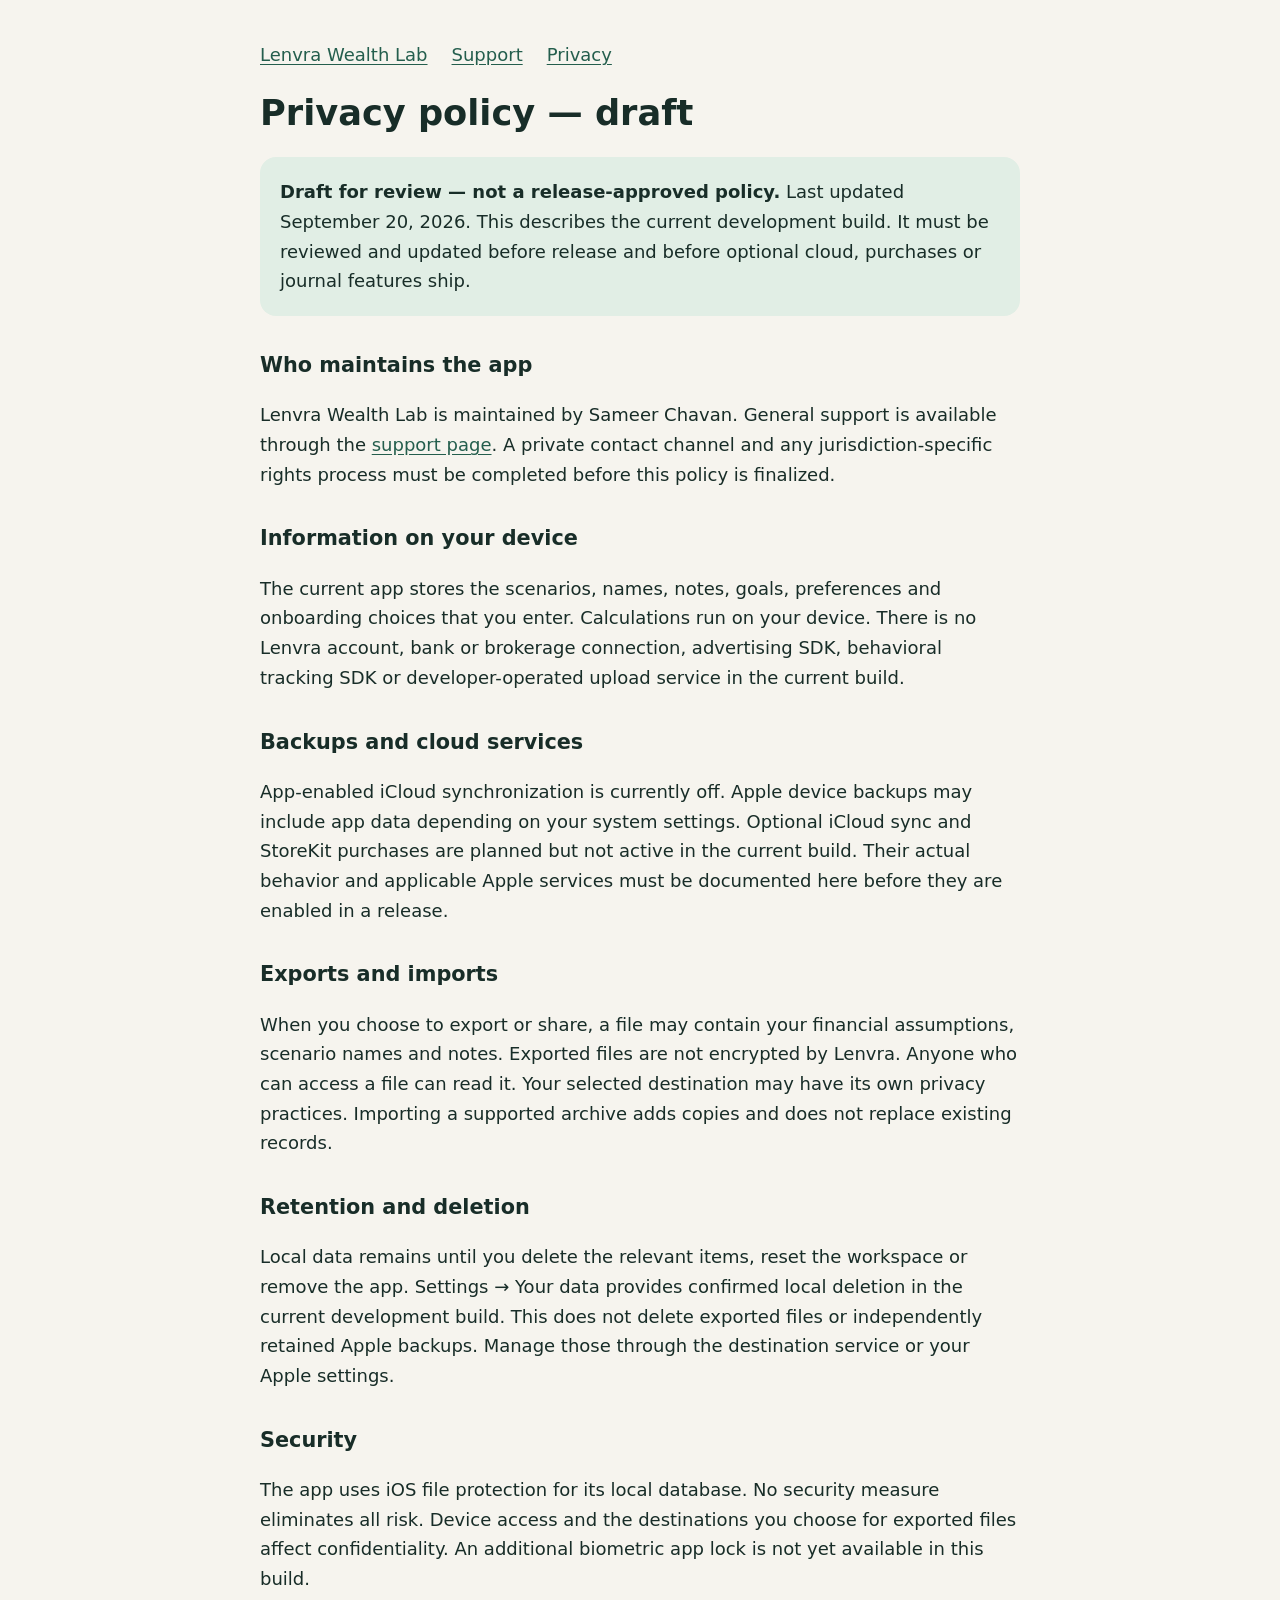
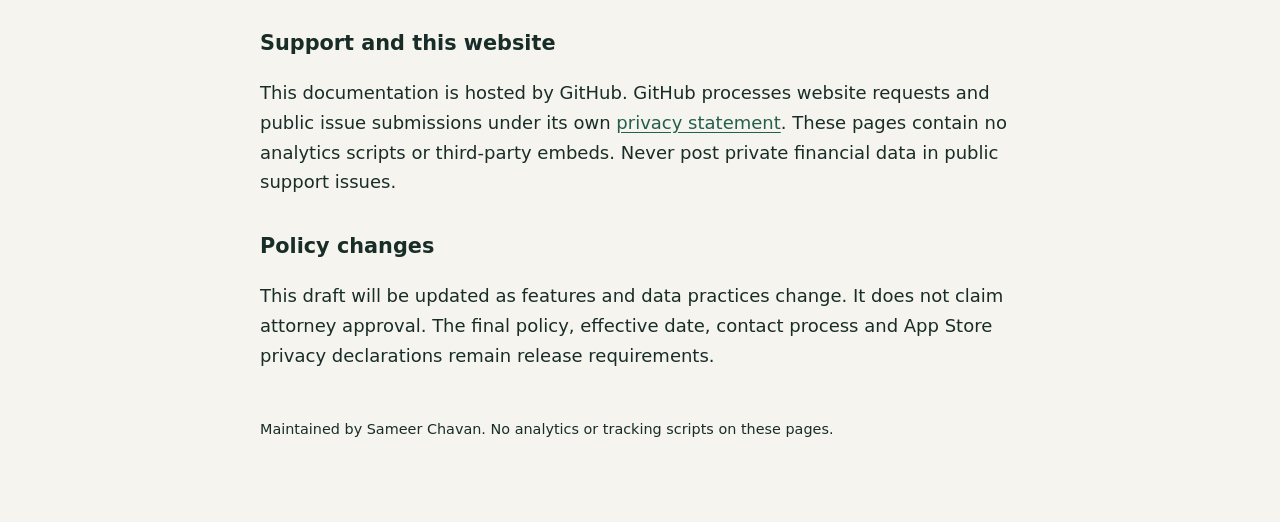
==== docs/privacy.html @ 382324c9 "Publish support documentation and privacy policy draft" ====
<!doctype html><html lang="en"><head><meta charset="utf-8"><meta name="viewport" content="width=device-width, initial-scale=1"><title>Privacy policy — draft — Lenvra Wealth Lab</title><link rel="stylesheet" href="style.css"></head><body><main><nav aria-label="Main"><a href="index.html">Lenvra Wealth Lab</a><a href="support.html">Support</a><a href="privacy.html">Privacy</a></nav><h1>Privacy policy — draft</h1><aside><strong>Draft for review — not a release-approved policy.</strong> Last updated September 20, 2026. This describes the current development build. It must be reviewed and updated before release and before optional cloud, purchases or journal features ship.</aside><h2>Who maintains the app</h2><p>Lenvra Wealth Lab is maintained by Sameer Chavan. General support is available through the <a href="support.html">support page</a>. A private contact channel and any jurisdiction-specific rights process must be completed before this policy is finalized.</p><h2>Information on your device</h2><p>The current app stores the scenarios, names, notes, goals, preferences and onboarding choices that you enter. Calculations run on your device. There is no Lenvra account, bank or brokerage connection, advertising SDK, behavioral tracking SDK or developer-operated upload service in the current build.</p><h2>Backups and cloud services</h2><p>App-enabled iCloud synchronization is currently off. Apple device backups may include app data depending on your system settings. Optional iCloud sync and StoreKit purchases are planned but not active in the current build. Their actual behavior and applicable Apple services must be documented here before they are enabled in a release.</p><h2>Exports and imports</h2><p>When you choose to export or share, a file may contain your financial assumptions, scenario names and notes. Exported files are not encrypted by Lenvra. Anyone who can access a file can read it. Your selected destination may have its own privacy practices. Importing a supported archive adds copies and does not replace existing records.</p><h2>Retention and deletion</h2><p>Local data remains until you delete the relevant items, reset the workspace or remove the app. Settings → Your data provides confirmed local deletion in the current development build. This does not delete exported files or independently retained Apple backups. Manage those through the destination service or your Apple settings.</p><h2>Security</h2><p>The app uses iOS file protection for its local database. No security measure eliminates all risk. Device access and the destinations you choose for exported files affect confidentiality. An additional biometric app lock is not yet available in this build.</p><h2>Support and this website</h2><p>This documentation is hosted by GitHub. GitHub processes website requests and public issue submissions under its own <a href="https://docs.github.com/en/site-policy/privacy-policies/github-general-privacy-statement">privacy statement</a>. These pages contain no analytics scripts or third-party embeds. Never post private financial data in public support issues.</p><h2>Policy changes</h2><p>This draft will be updated as features and data practices change. It does not claim attorney approval. The final policy, effective date, contact process and App Store privacy declarations remain release requirements.</p><footer>Maintained by Sameer Chavan. No analytics or tracking scripts on these pages.</footer></main></body></html>
---- docs/style.css ----
body{margin:0;background:#f6f4ee;color:#182d28;font:18px/1.65 system-ui,sans-serif}main{max-width:760px;margin:auto;padding:40px 24px 80px}a{color:#245e4d;text-underline-offset:3px}h1{font-size:2.2rem;line-height:1.15}h2{font-size:1.3rem;margin-top:2rem}nav{display:flex;gap:24px;flex-wrap:wrap}aside{background:#e1eee5;border-radius:16px;padding:20px}footer{margin-top:48px;font-size:.9rem}@media(prefers-color-scheme:dark){body{background:#111c1a;color:#f4f3eb}a{color:#a8dbc1}aside{background:#294338}}
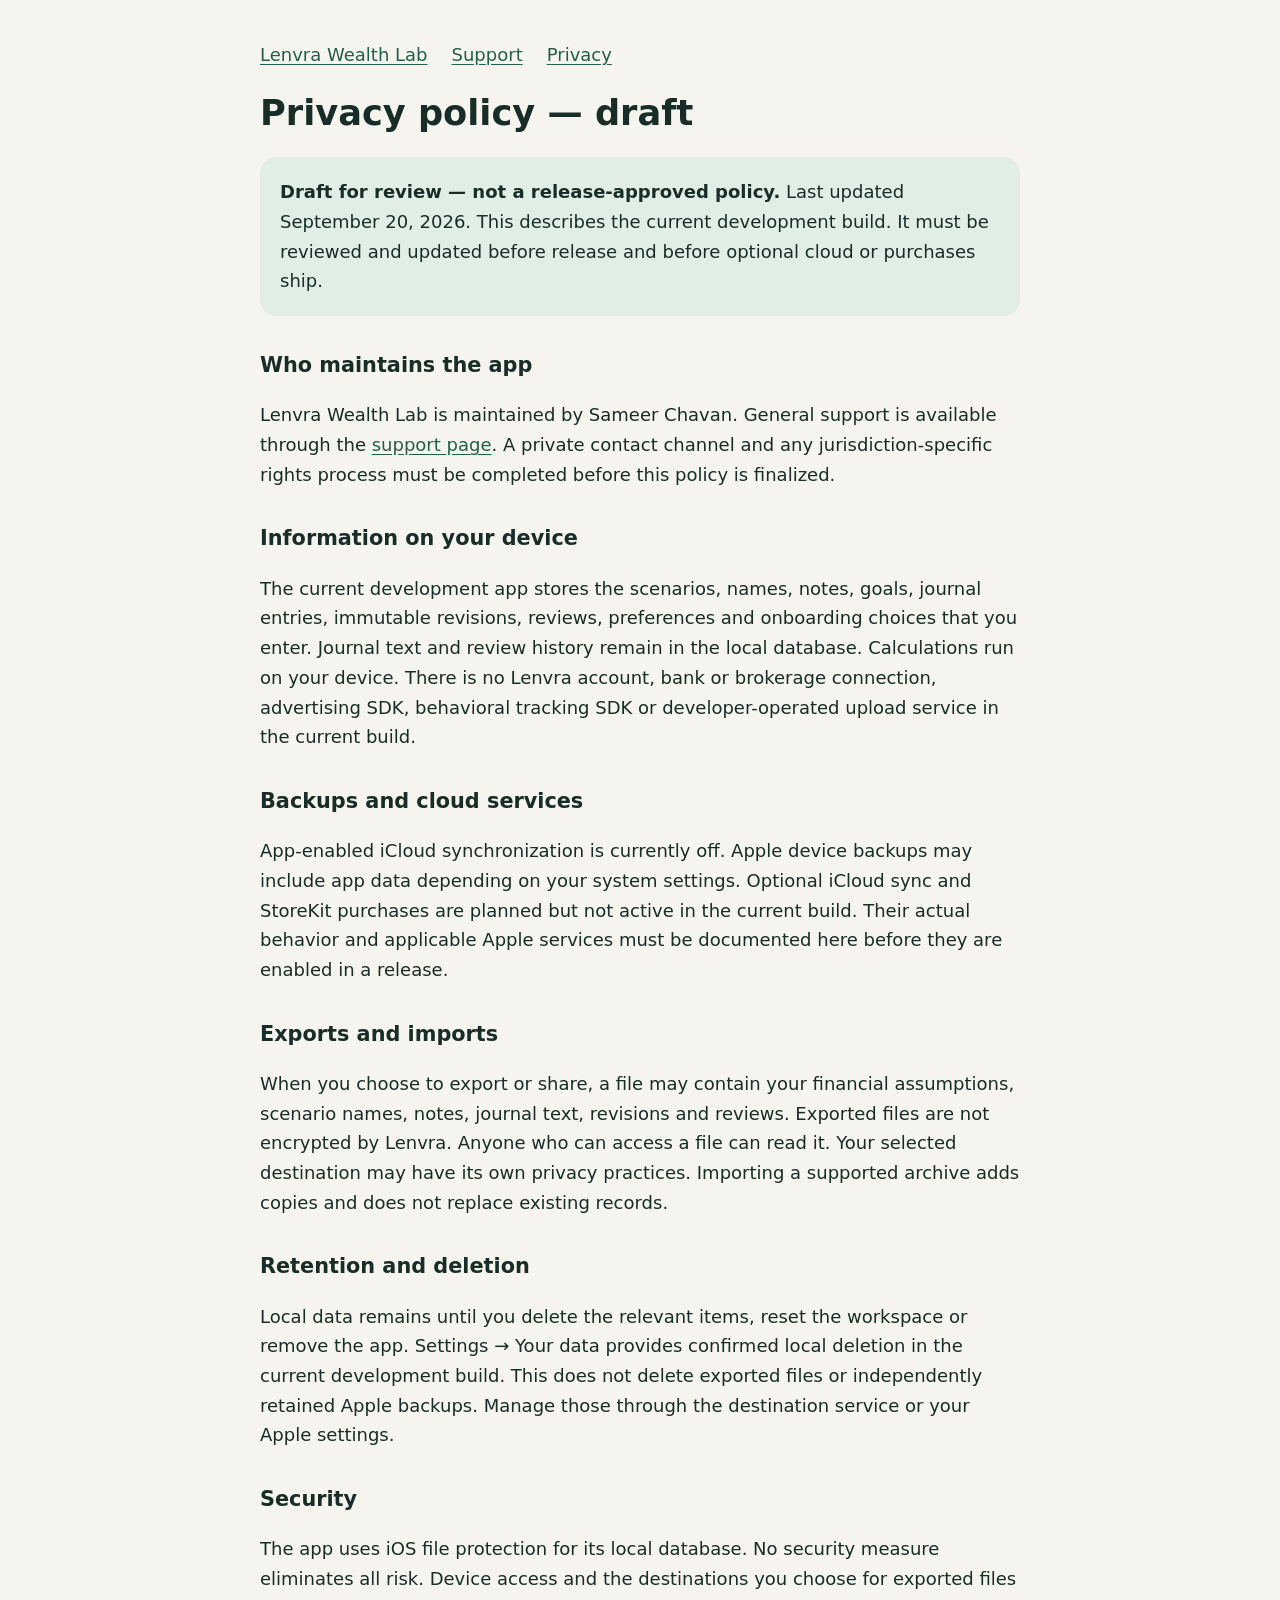
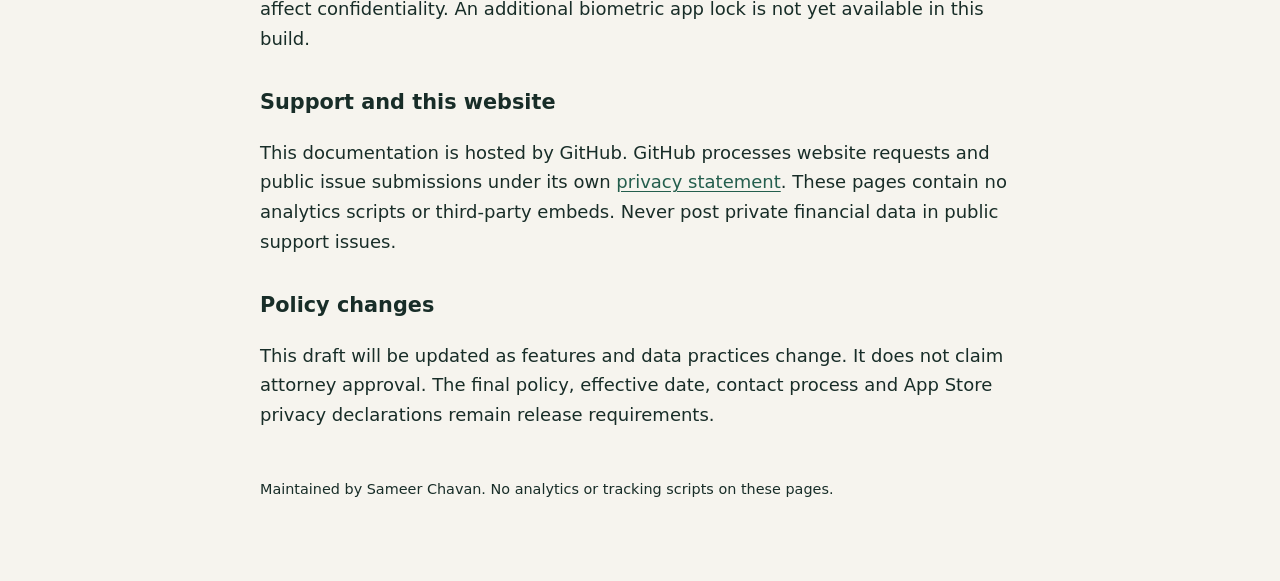
==== commit ca6acbb2: "Describe local Journal history and its inclusion in exports" ====
--- a/docs/privacy.html
+++ b/docs/privacy.html
@@ -1 +1 @@
-<!doctype html><html lang="en"><head><meta charset="utf-8"><meta name="viewport" content="width=device-width, initial-scale=1"><title>Privacy policy — draft — Lenvra Wealth Lab</title><link rel="stylesheet" href="style.css"></head><body><main><nav aria-label="Main"><a href="index.html">Lenvra Wealth Lab</a><a href="support.html">Support</a><a href="privacy.html">Privacy</a></nav><h1>Privacy policy — draft</h1><aside><strong>Draft for review — not a release-approved policy.</strong> Last updated September 20, 2026. This describes the current development build. It must be reviewed and updated before release and before optional cloud, purchases or journal features ship.</aside><h2>Who maintains the app</h2><p>Lenvra Wealth Lab is maintained by Sameer Chavan. General support is available through the <a href="support.html">support page</a>. A private contact channel and any jurisdiction-specific rights process must be completed before this policy is finalized.</p><h2>Information on your device</h2><p>The current app stores the scenarios, names, notes, goals, preferences and onboarding choices that you enter. Calculations run on your device. There is no Lenvra account, bank or brokerage connection, advertising SDK, behavioral tracking SDK or developer-operated upload service in the current build.</p><h2>Backups and cloud services</h2><p>App-enabled iCloud synchronization is currently off. Apple device backups may include app data depending on your system settings. Optional iCloud sync and StoreKit purchases are planned but not active in the current build. Their actual behavior and applicable Apple services must be documented here before they are enabled in a release.</p><h2>Exports and imports</h2><p>When you choose to export or share, a file may contain your financial assumptions, scenario names and notes. Exported files are not encrypted by Lenvra. Anyone who can access a file can read it. Your selected destination may have its own privacy practices. Importing a supported archive adds copies and does not replace existing records.</p><h2>Retention and deletion</h2><p>Local data remains until you delete the relevant items, reset the workspace or remove the app. Settings → Your data provides confirmed local deletion in the current development build. This does not delete exported files or independently retained Apple backups. Manage those through the destination service or your Apple settings.</p><h2>Security</h2><p>The app uses iOS file protection for its local database. No security measure eliminates all risk. Device access and the destinations you choose for exported files affect confidentiality. An additional biometric app lock is not yet available in this build.</p><h2>Support and this website</h2><p>This documentation is hosted by GitHub. GitHub processes website requests and public issue submissions under its own <a href="https://docs.github.com/en/site-policy/privacy-policies/github-general-privacy-statement">privacy statement</a>. These pages contain no analytics scripts or third-party embeds. Never post private financial data in public support issues.</p><h2>Policy changes</h2><p>This draft will be updated as features and data practices change. It does not claim attorney approval. The final policy, effective date, contact process and App Store privacy declarations remain release requirements.</p><footer>Maintained by Sameer Chavan. No analytics or tracking scripts on these pages.</footer></main></body></html>+<!doctype html><html lang="en"><head><meta charset="utf-8"><meta name="viewport" content="width=device-width, initial-scale=1"><title>Privacy policy — draft — Lenvra Wealth Lab</title><link rel="stylesheet" href="style.css"></head><body><main><nav aria-label="Main"><a href="index.html">Lenvra Wealth Lab</a><a href="support.html">Support</a><a href="privacy.html">Privacy</a></nav><h1>Privacy policy — draft</h1><aside><strong>Draft for review — not a release-approved policy.</strong> Last updated September 20, 2026. This describes the current development build. It must be reviewed and updated before release and before optional cloud or purchases ship.</aside><h2>Who maintains the app</h2><p>Lenvra Wealth Lab is maintained by Sameer Chavan. General support is available through the <a href="support.html">support page</a>. A private contact channel and any jurisdiction-specific rights process must be completed before this policy is finalized.</p><h2>Information on your device</h2><p>The current development app stores the scenarios, names, notes, goals, journal entries, immutable revisions, reviews, preferences and onboarding choices that you enter. Journal text and review history remain in the local database. Calculations run on your device. There is no Lenvra account, bank or brokerage connection, advertising SDK, behavioral tracking SDK or developer-operated upload service in the current build.</p><h2>Backups and cloud services</h2><p>App-enabled iCloud synchronization is currently off. Apple device backups may include app data depending on your system settings. Optional iCloud sync and StoreKit purchases are planned but not active in the current build. Their actual behavior and applicable Apple services must be documented here before they are enabled in a release.</p><h2>Exports and imports</h2><p>When you choose to export or share, a file may contain your financial assumptions, scenario names, notes, journal text, revisions and reviews. Exported files are not encrypted by Lenvra. Anyone who can access a file can read it. Your selected destination may have its own privacy practices. Importing a supported archive adds copies and does not replace existing records.</p><h2>Retention and deletion</h2><p>Local data remains until you delete the relevant items, reset the workspace or remove the app. Settings → Your data provides confirmed local deletion in the current development build. This does not delete exported files or independently retained Apple backups. Manage those through the destination service or your Apple settings.</p><h2>Security</h2><p>The app uses iOS file protection for its local database. No security measure eliminates all risk. Device access and the destinations you choose for exported files affect confidentiality. An additional biometric app lock is not yet available in this build.</p><h2>Support and this website</h2><p>This documentation is hosted by GitHub. GitHub processes website requests and public issue submissions under its own <a href="https://docs.github.com/en/site-policy/privacy-policies/github-general-privacy-statement">privacy statement</a>. These pages contain no analytics scripts or third-party embeds. Never post private financial data in public support issues.</p><h2>Policy changes</h2><p>This draft will be updated as features and data practices change. It does not claim attorney approval. The final policy, effective date, contact process and App Store privacy declarations remain release requirements.</p><footer>Maintained by Sameer Chavan. No analytics or tracking scripts on these pages.</footer></main></body></html>
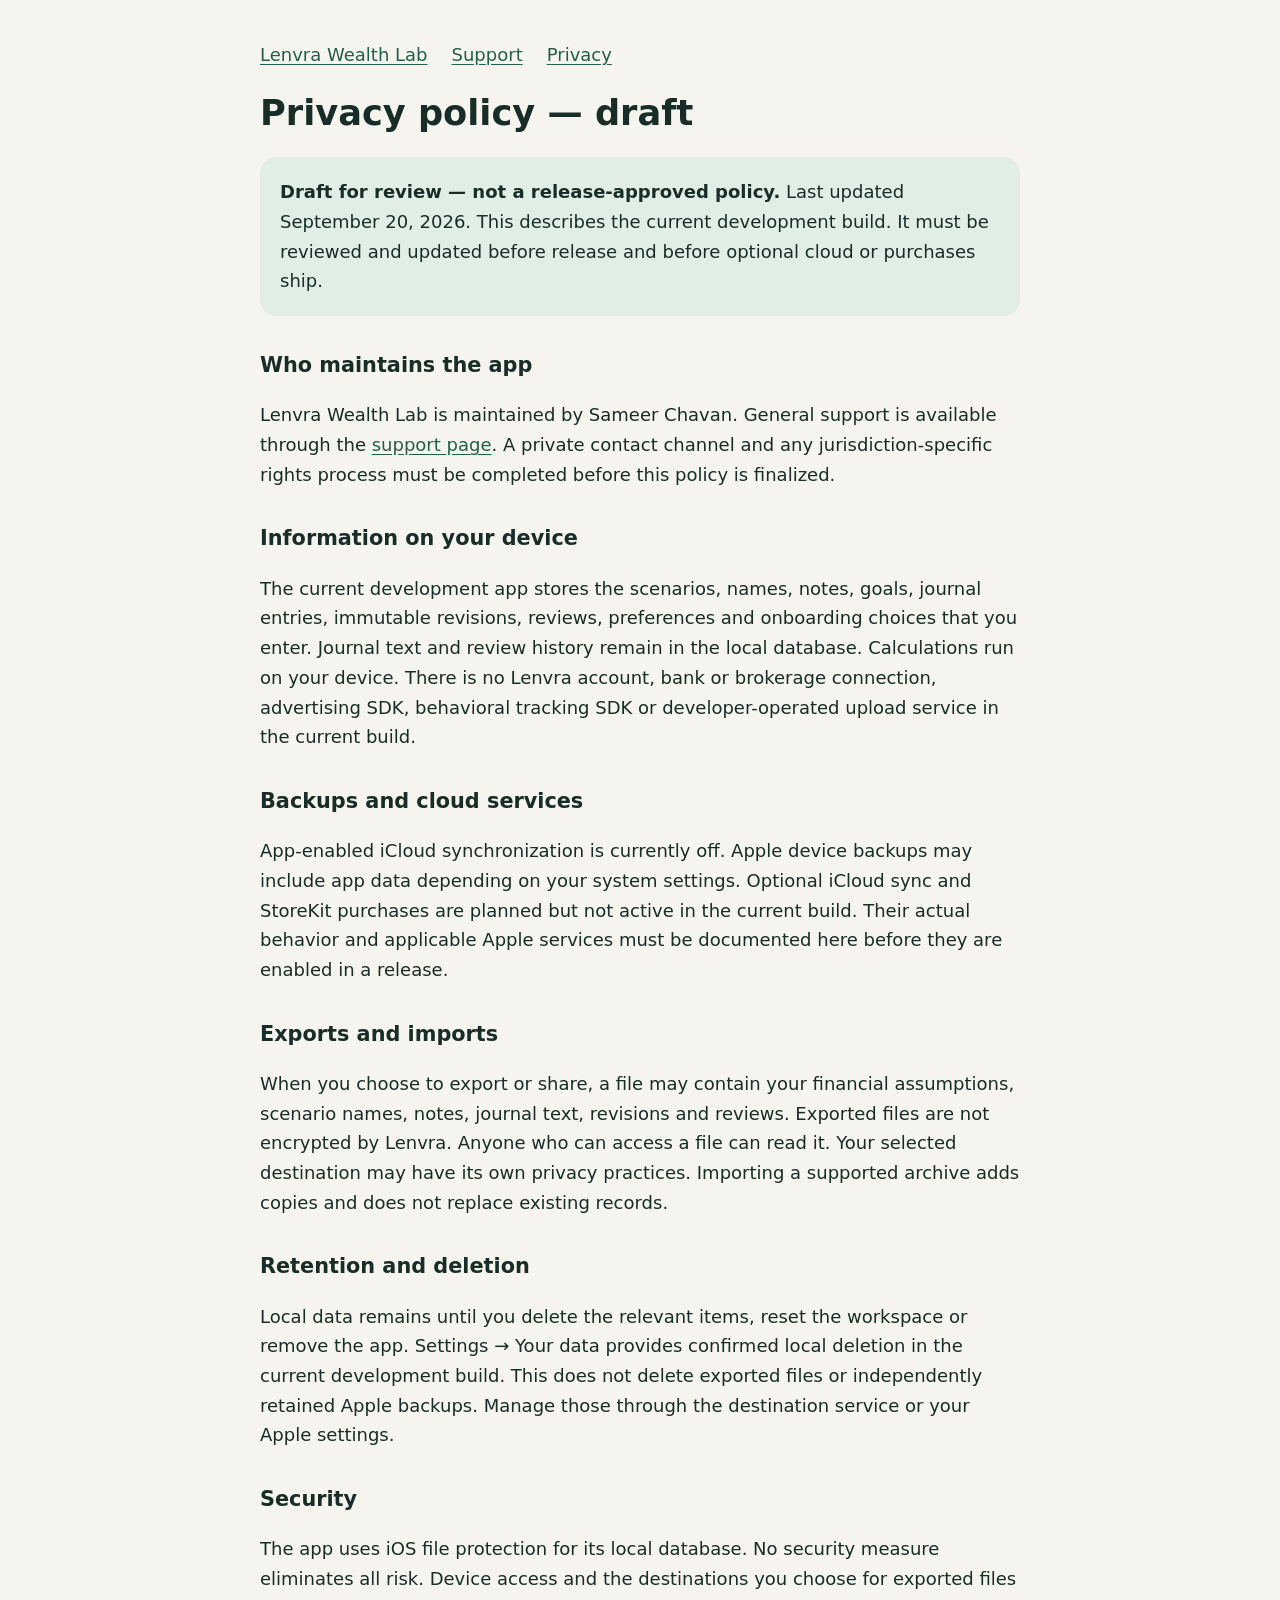
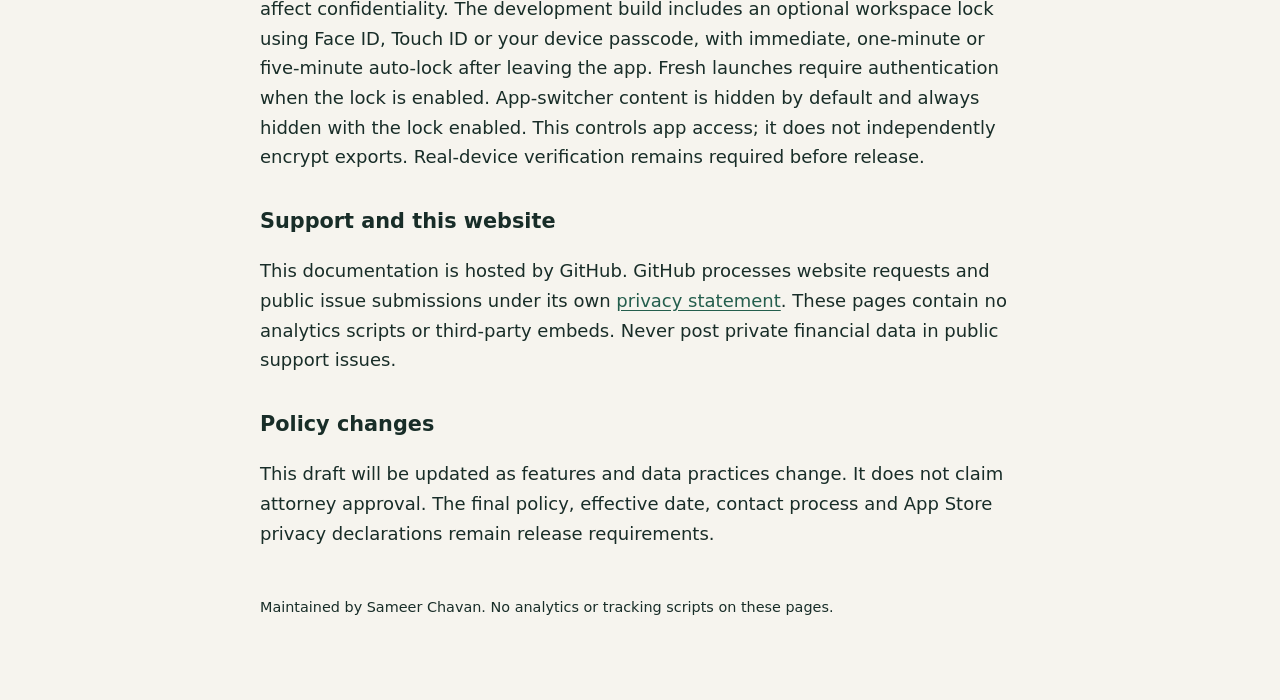
==== commit 24c4e8ed: "Document optional workspace privacy controls Co-Authored-By: Claude Opus 5 <noreply@anthropic.com>  " ====
--- a/docs/privacy.html
+++ b/docs/privacy.html
@@ -1 +1 @@
-<!doctype html><html lang="en"><head><meta charset="utf-8"><meta name="viewport" content="width=device-width, initial-scale=1"><title>Privacy policy — draft — Lenvra Wealth Lab</title><link rel="stylesheet" href="style.css"></head><body><main><nav aria-label="Main"><a href="index.html">Lenvra Wealth Lab</a><a href="support.html">Support</a><a href="privacy.html">Privacy</a></nav><h1>Privacy policy — draft</h1><aside><strong>Draft for review — not a release-approved policy.</strong> Last updated September 20, 2026. This describes the current development build. It must be reviewed and updated before release and before optional cloud or purchases ship.</aside><h2>Who maintains the app</h2><p>Lenvra Wealth Lab is maintained by Sameer Chavan. General support is available through the <a href="support.html">support page</a>. A private contact channel and any jurisdiction-specific rights process must be completed before this policy is finalized.</p><h2>Information on your device</h2><p>The current development app stores the scenarios, names, notes, goals, journal entries, immutable revisions, reviews, preferences and onboarding choices that you enter. Journal text and review history remain in the local database. Calculations run on your device. There is no Lenvra account, bank or brokerage connection, advertising SDK, behavioral tracking SDK or developer-operated upload service in the current build.</p><h2>Backups and cloud services</h2><p>App-enabled iCloud synchronization is currently off. Apple device backups may include app data depending on your system settings. Optional iCloud sync and StoreKit purchases are planned but not active in the current build. Their actual behavior and applicable Apple services must be documented here before they are enabled in a release.</p><h2>Exports and imports</h2><p>When you choose to export or share, a file may contain your financial assumptions, scenario names, notes, journal text, revisions and reviews. Exported files are not encrypted by Lenvra. Anyone who can access a file can read it. Your selected destination may have its own privacy practices. Importing a supported archive adds copies and does not replace existing records.</p><h2>Retention and deletion</h2><p>Local data remains until you delete the relevant items, reset the workspace or remove the app. Settings → Your data provides confirmed local deletion in the current development build. This does not delete exported files or independently retained Apple backups. Manage those through the destination service or your Apple settings.</p><h2>Security</h2><p>The app uses iOS file protection for its local database. No security measure eliminates all risk. Device access and the destinations you choose for exported files affect confidentiality. An additional biometric app lock is not yet available in this build.</p><h2>Support and this website</h2><p>This documentation is hosted by GitHub. GitHub processes website requests and public issue submissions under its own <a href="https://docs.github.com/en/site-policy/privacy-policies/github-general-privacy-statement">privacy statement</a>. These pages contain no analytics scripts or third-party embeds. Never post private financial data in public support issues.</p><h2>Policy changes</h2><p>This draft will be updated as features and data practices change. It does not claim attorney approval. The final policy, effective date, contact process and App Store privacy declarations remain release requirements.</p><footer>Maintained by Sameer Chavan. No analytics or tracking scripts on these pages.</footer></main></body></html>+<!doctype html><html lang="en"><head><meta charset="utf-8"><meta name="viewport" content="width=device-width, initial-scale=1"><title>Privacy policy — draft — Lenvra Wealth Lab</title><link rel="stylesheet" href="style.css"></head><body><main><nav aria-label="Main"><a href="index.html">Lenvra Wealth Lab</a><a href="support.html">Support</a><a href="privacy.html">Privacy</a></nav><h1>Privacy policy — draft</h1><aside><strong>Draft for review — not a release-approved policy.</strong> Last updated September 20, 2026. This describes the current development build. It must be reviewed and updated before release and before optional cloud or purchases ship.</aside><h2>Who maintains the app</h2><p>Lenvra Wealth Lab is maintained by Sameer Chavan. General support is available through the <a href="support.html">support page</a>. A private contact channel and any jurisdiction-specific rights process must be completed before this policy is finalized.</p><h2>Information on your device</h2><p>The current development app stores the scenarios, names, notes, goals, journal entries, immutable revisions, reviews, preferences and onboarding choices that you enter. Journal text and review history remain in the local database. Calculations run on your device. There is no Lenvra account, bank or brokerage connection, advertising SDK, behavioral tracking SDK or developer-operated upload service in the current build.</p><h2>Backups and cloud services</h2><p>App-enabled iCloud synchronization is currently off. Apple device backups may include app data depending on your system settings. Optional iCloud sync and StoreKit purchases are planned but not active in the current build. Their actual behavior and applicable Apple services must be documented here before they are enabled in a release.</p><h2>Exports and imports</h2><p>When you choose to export or share, a file may contain your financial assumptions, scenario names, notes, journal text, revisions and reviews. Exported files are not encrypted by Lenvra. Anyone who can access a file can read it. Your selected destination may have its own privacy practices. Importing a supported archive adds copies and does not replace existing records.</p><h2>Retention and deletion</h2><p>Local data remains until you delete the relevant items, reset the workspace or remove the app. Settings → Your data provides confirmed local deletion in the current development build. This does not delete exported files or independently retained Apple backups. Manage those through the destination service or your Apple settings.</p><h2>Security</h2><p>The app uses iOS file protection for its local database. No security measure eliminates all risk. Device access and the destinations you choose for exported files affect confidentiality. The development build includes an optional workspace lock using Face ID, Touch ID or your device passcode, with immediate, one-minute or five-minute auto-lock after leaving the app. Fresh launches require authentication when the lock is enabled. App-switcher content is hidden by default and always hidden with the lock enabled. This controls app access; it does not independently encrypt exports. Real-device verification remains required before release.</p><h2>Support and this website</h2><p>This documentation is hosted by GitHub. GitHub processes website requests and public issue submissions under its own <a href="https://docs.github.com/en/site-policy/privacy-policies/github-general-privacy-statement">privacy statement</a>. These pages contain no analytics scripts or third-party embeds. Never post private financial data in public support issues.</p><h2>Policy changes</h2><p>This draft will be updated as features and data practices change. It does not claim attorney approval. The final policy, effective date, contact process and App Store privacy declarations remain release requirements.</p><footer>Maintained by Sameer Chavan. No analytics or tracking scripts on these pages.</footer></main></body></html>
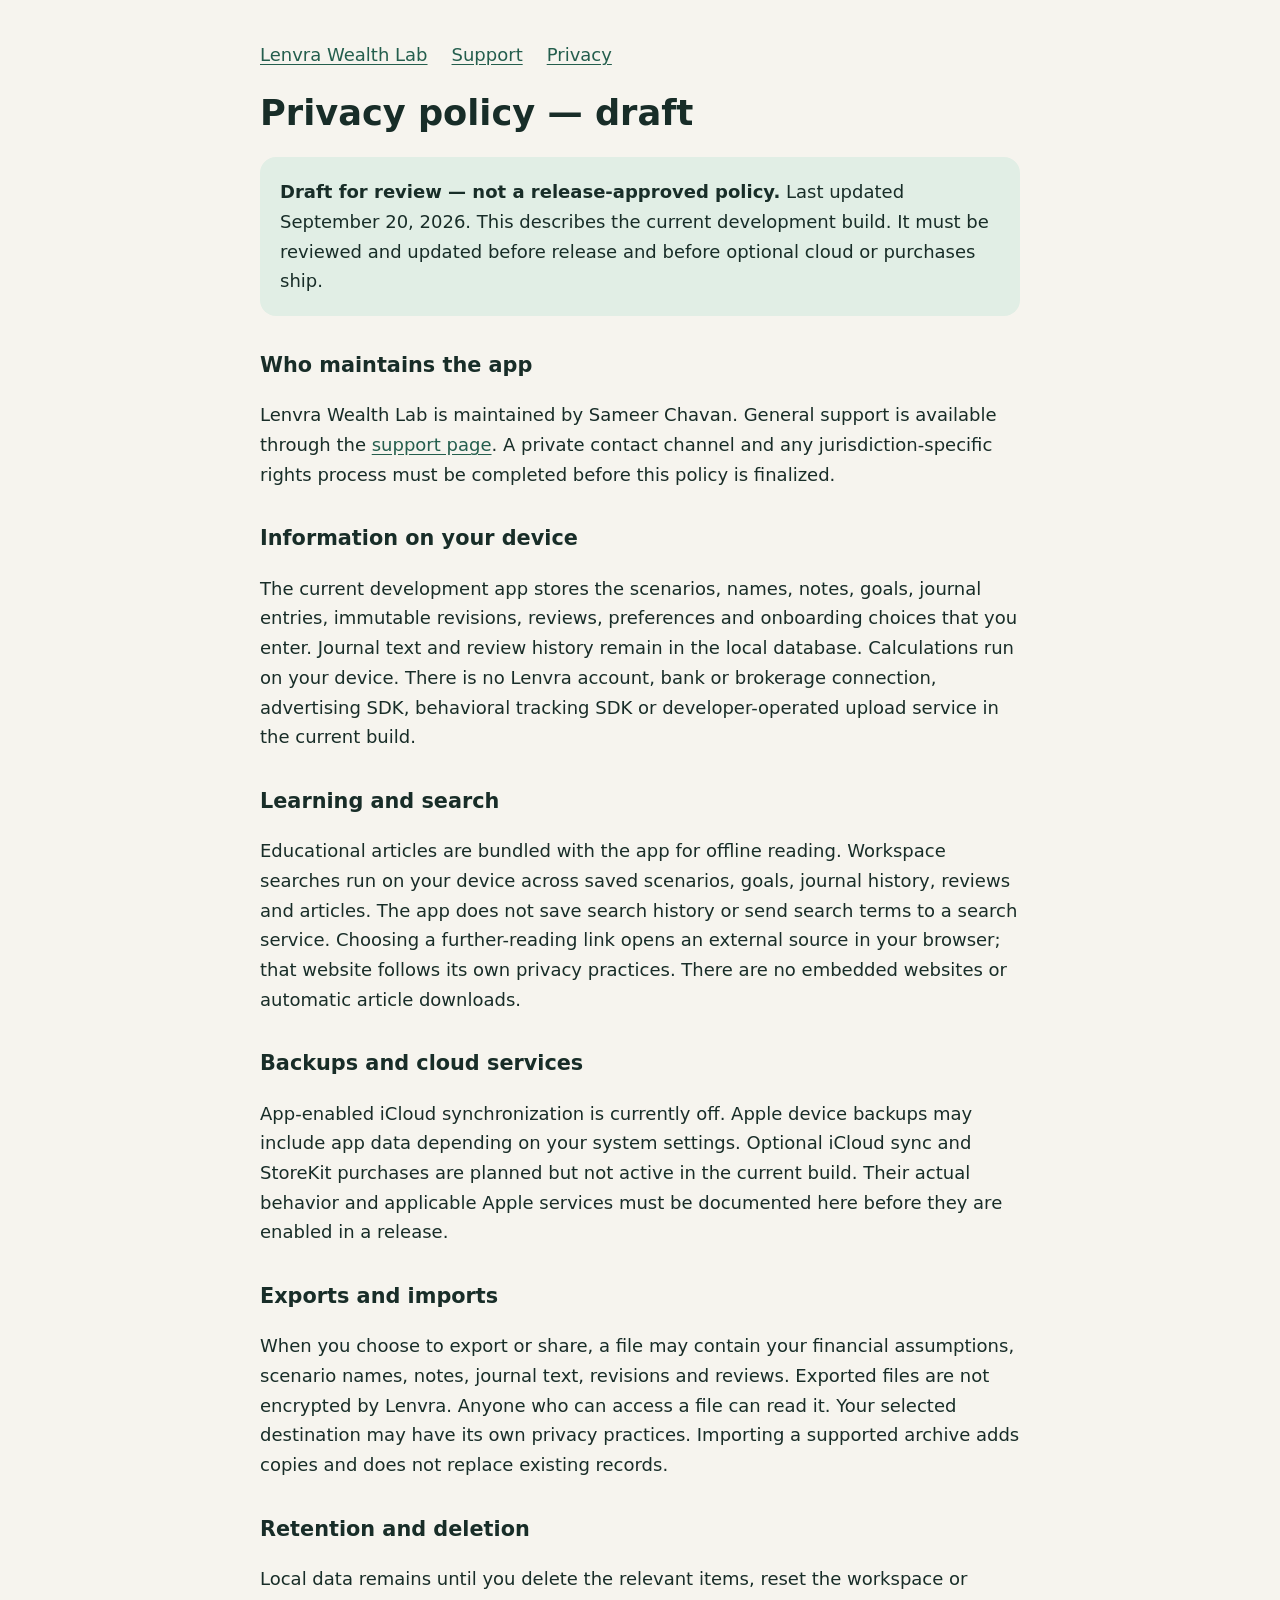
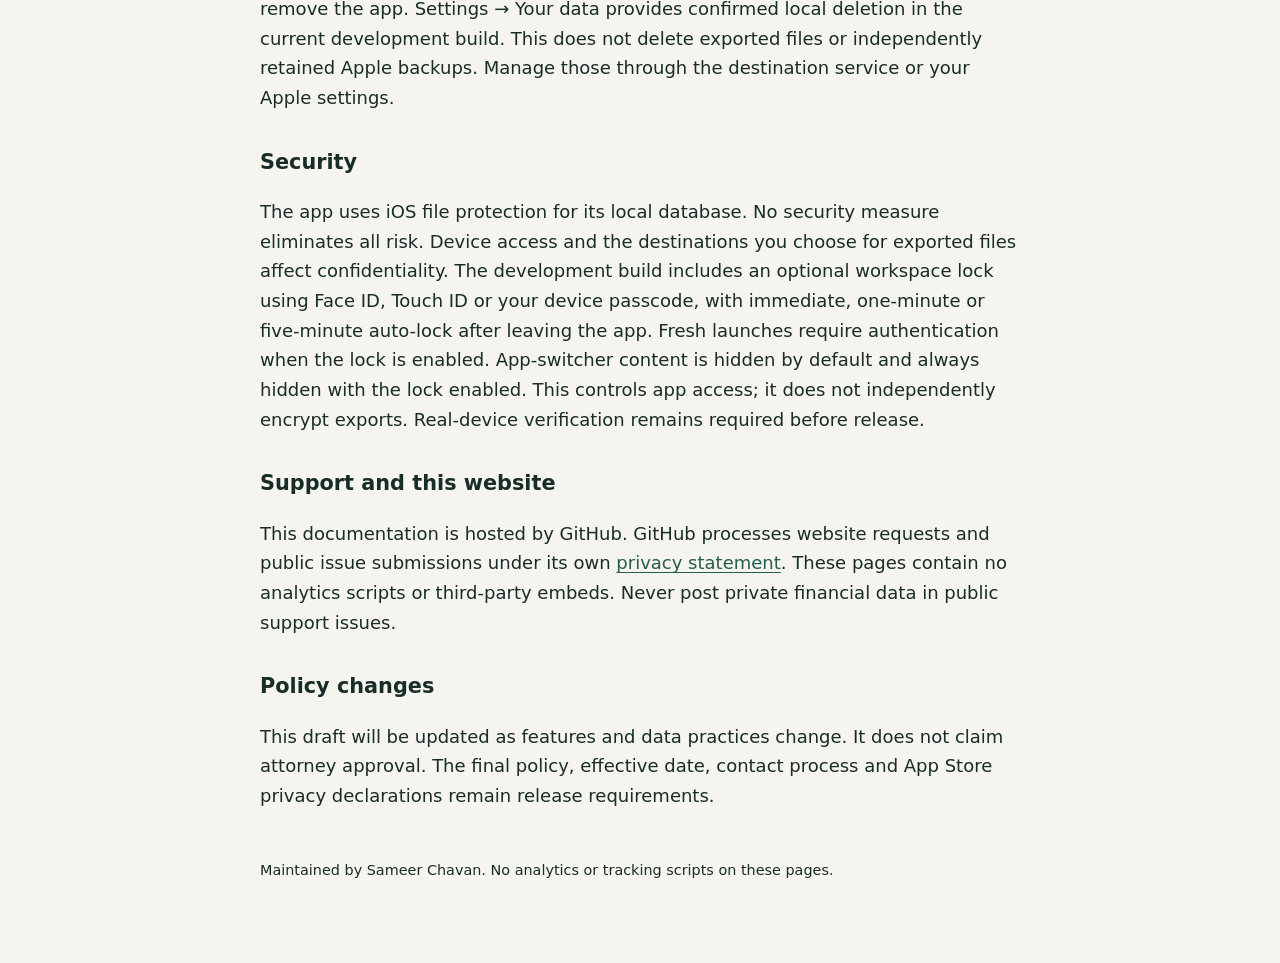
==== commit a16692ae: "Document offline learning and local workspace search Co-Authored-By: Claude Opus 5 <noreply@anthropi" ====
--- a/docs/privacy.html
+++ b/docs/privacy.html
@@ -1 +1 @@
-<!doctype html><html lang="en"><head><meta charset="utf-8"><meta name="viewport" content="width=device-width, initial-scale=1"><title>Privacy policy — draft — Lenvra Wealth Lab</title><link rel="stylesheet" href="style.css"></head><body><main><nav aria-label="Main"><a href="index.html">Lenvra Wealth Lab</a><a href="support.html">Support</a><a href="privacy.html">Privacy</a></nav><h1>Privacy policy — draft</h1><aside><strong>Draft for review — not a release-approved policy.</strong> Last updated September 20, 2026. This describes the current development build. It must be reviewed and updated before release and before optional cloud or purchases ship.</aside><h2>Who maintains the app</h2><p>Lenvra Wealth Lab is maintained by Sameer Chavan. General support is available through the <a href="support.html">support page</a>. A private contact channel and any jurisdiction-specific rights process must be completed before this policy is finalized.</p><h2>Information on your device</h2><p>The current development app stores the scenarios, names, notes, goals, journal entries, immutable revisions, reviews, preferences and onboarding choices that you enter. Journal text and review history remain in the local database. Calculations run on your device. There is no Lenvra account, bank or brokerage connection, advertising SDK, behavioral tracking SDK or developer-operated upload service in the current build.</p><h2>Backups and cloud services</h2><p>App-enabled iCloud synchronization is currently off. Apple device backups may include app data depending on your system settings. Optional iCloud sync and StoreKit purchases are planned but not active in the current build. Their actual behavior and applicable Apple services must be documented here before they are enabled in a release.</p><h2>Exports and imports</h2><p>When you choose to export or share, a file may contain your financial assumptions, scenario names, notes, journal text, revisions and reviews. Exported files are not encrypted by Lenvra. Anyone who can access a file can read it. Your selected destination may have its own privacy practices. Importing a supported archive adds copies and does not replace existing records.</p><h2>Retention and deletion</h2><p>Local data remains until you delete the relevant items, reset the workspace or remove the app. Settings → Your data provides confirmed local deletion in the current development build. This does not delete exported files or independently retained Apple backups. Manage those through the destination service or your Apple settings.</p><h2>Security</h2><p>The app uses iOS file protection for its local database. No security measure eliminates all risk. Device access and the destinations you choose for exported files affect confidentiality. The development build includes an optional workspace lock using Face ID, Touch ID or your device passcode, with immediate, one-minute or five-minute auto-lock after leaving the app. Fresh launches require authentication when the lock is enabled. App-switcher content is hidden by default and always hidden with the lock enabled. This controls app access; it does not independently encrypt exports. Real-device verification remains required before release.</p><h2>Support and this website</h2><p>This documentation is hosted by GitHub. GitHub processes website requests and public issue submissions under its own <a href="https://docs.github.com/en/site-policy/privacy-policies/github-general-privacy-statement">privacy statement</a>. These pages contain no analytics scripts or third-party embeds. Never post private financial data in public support issues.</p><h2>Policy changes</h2><p>This draft will be updated as features and data practices change. It does not claim attorney approval. The final policy, effective date, contact process and App Store privacy declarations remain release requirements.</p><footer>Maintained by Sameer Chavan. No analytics or tracking scripts on these pages.</footer></main></body></html>+<!doctype html><html lang="en"><head><meta charset="utf-8"><meta name="viewport" content="width=device-width, initial-scale=1"><title>Privacy policy — draft — Lenvra Wealth Lab</title><link rel="stylesheet" href="style.css"></head><body><main><nav aria-label="Main"><a href="index.html">Lenvra Wealth Lab</a><a href="support.html">Support</a><a href="privacy.html">Privacy</a></nav><h1>Privacy policy — draft</h1><aside><strong>Draft for review — not a release-approved policy.</strong> Last updated September 20, 2026. This describes the current development build. It must be reviewed and updated before release and before optional cloud or purchases ship.</aside><h2>Who maintains the app</h2><p>Lenvra Wealth Lab is maintained by Sameer Chavan. General support is available through the <a href="support.html">support page</a>. A private contact channel and any jurisdiction-specific rights process must be completed before this policy is finalized.</p><h2>Information on your device</h2><p>The current development app stores the scenarios, names, notes, goals, journal entries, immutable revisions, reviews, preferences and onboarding choices that you enter. Journal text and review history remain in the local database. Calculations run on your device. There is no Lenvra account, bank or brokerage connection, advertising SDK, behavioral tracking SDK or developer-operated upload service in the current build.</p><h2>Learning and search</h2><p>Educational articles are bundled with the app for offline reading. Workspace searches run on your device across saved scenarios, goals, journal history, reviews and articles. The app does not save search history or send search terms to a search service. Choosing a further-reading link opens an external source in your browser; that website follows its own privacy practices. There are no embedded websites or automatic article downloads.</p><h2>Backups and cloud services</h2><p>App-enabled iCloud synchronization is currently off. Apple device backups may include app data depending on your system settings. Optional iCloud sync and StoreKit purchases are planned but not active in the current build. Their actual behavior and applicable Apple services must be documented here before they are enabled in a release.</p><h2>Exports and imports</h2><p>When you choose to export or share, a file may contain your financial assumptions, scenario names, notes, journal text, revisions and reviews. Exported files are not encrypted by Lenvra. Anyone who can access a file can read it. Your selected destination may have its own privacy practices. Importing a supported archive adds copies and does not replace existing records.</p><h2>Retention and deletion</h2><p>Local data remains until you delete the relevant items, reset the workspace or remove the app. Settings → Your data provides confirmed local deletion in the current development build. This does not delete exported files or independently retained Apple backups. Manage those through the destination service or your Apple settings.</p><h2>Security</h2><p>The app uses iOS file protection for its local database. No security measure eliminates all risk. Device access and the destinations you choose for exported files affect confidentiality. The development build includes an optional workspace lock using Face ID, Touch ID or your device passcode, with immediate, one-minute or five-minute auto-lock after leaving the app. Fresh launches require authentication when the lock is enabled. App-switcher content is hidden by default and always hidden with the lock enabled. This controls app access; it does not independently encrypt exports. Real-device verification remains required before release.</p><h2>Support and this website</h2><p>This documentation is hosted by GitHub. GitHub processes website requests and public issue submissions under its own <a href="https://docs.github.com/en/site-policy/privacy-policies/github-general-privacy-statement">privacy statement</a>. These pages contain no analytics scripts or third-party embeds. Never post private financial data in public support issues.</p><h2>Policy changes</h2><p>This draft will be updated as features and data practices change. It does not claim attorney approval. The final policy, effective date, contact process and App Store privacy declarations remain release requirements.</p><footer>Maintained by Sameer Chavan. No analytics or tracking scripts on these pages.</footer></main></body></html>
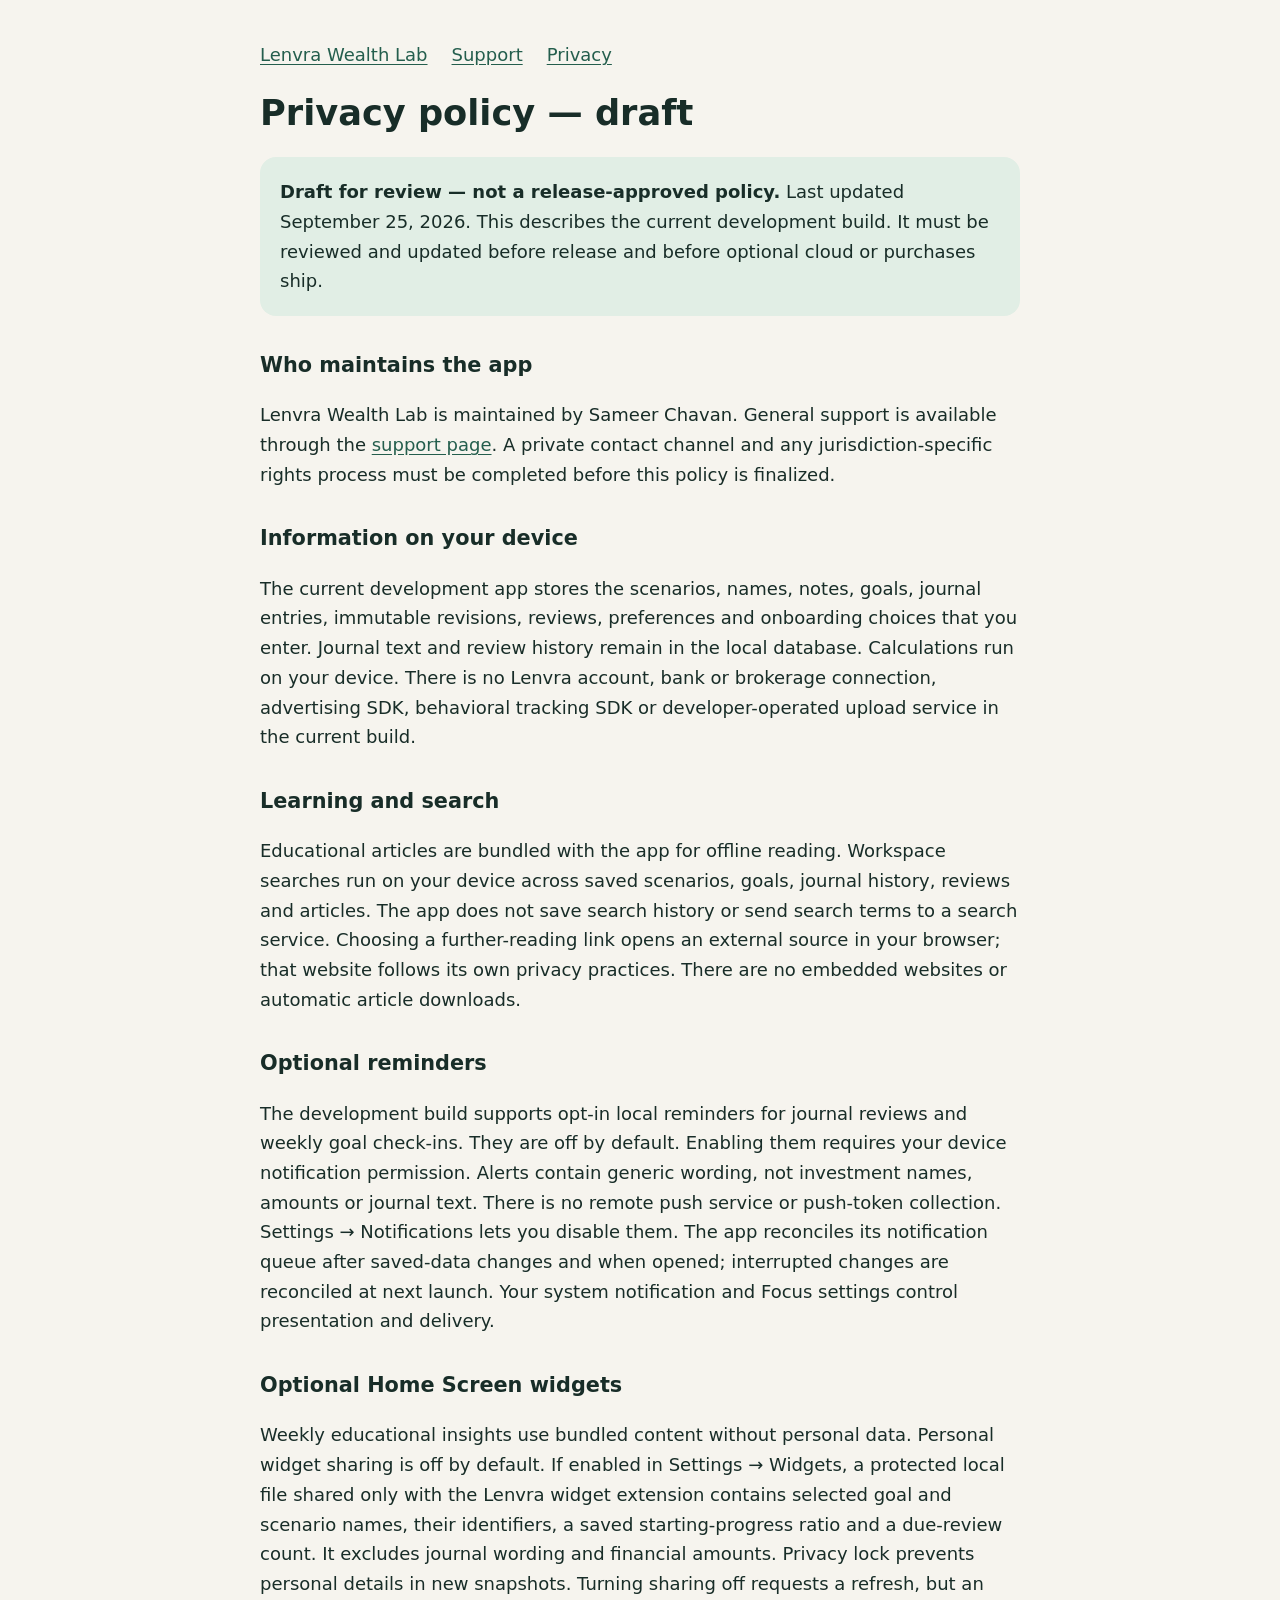
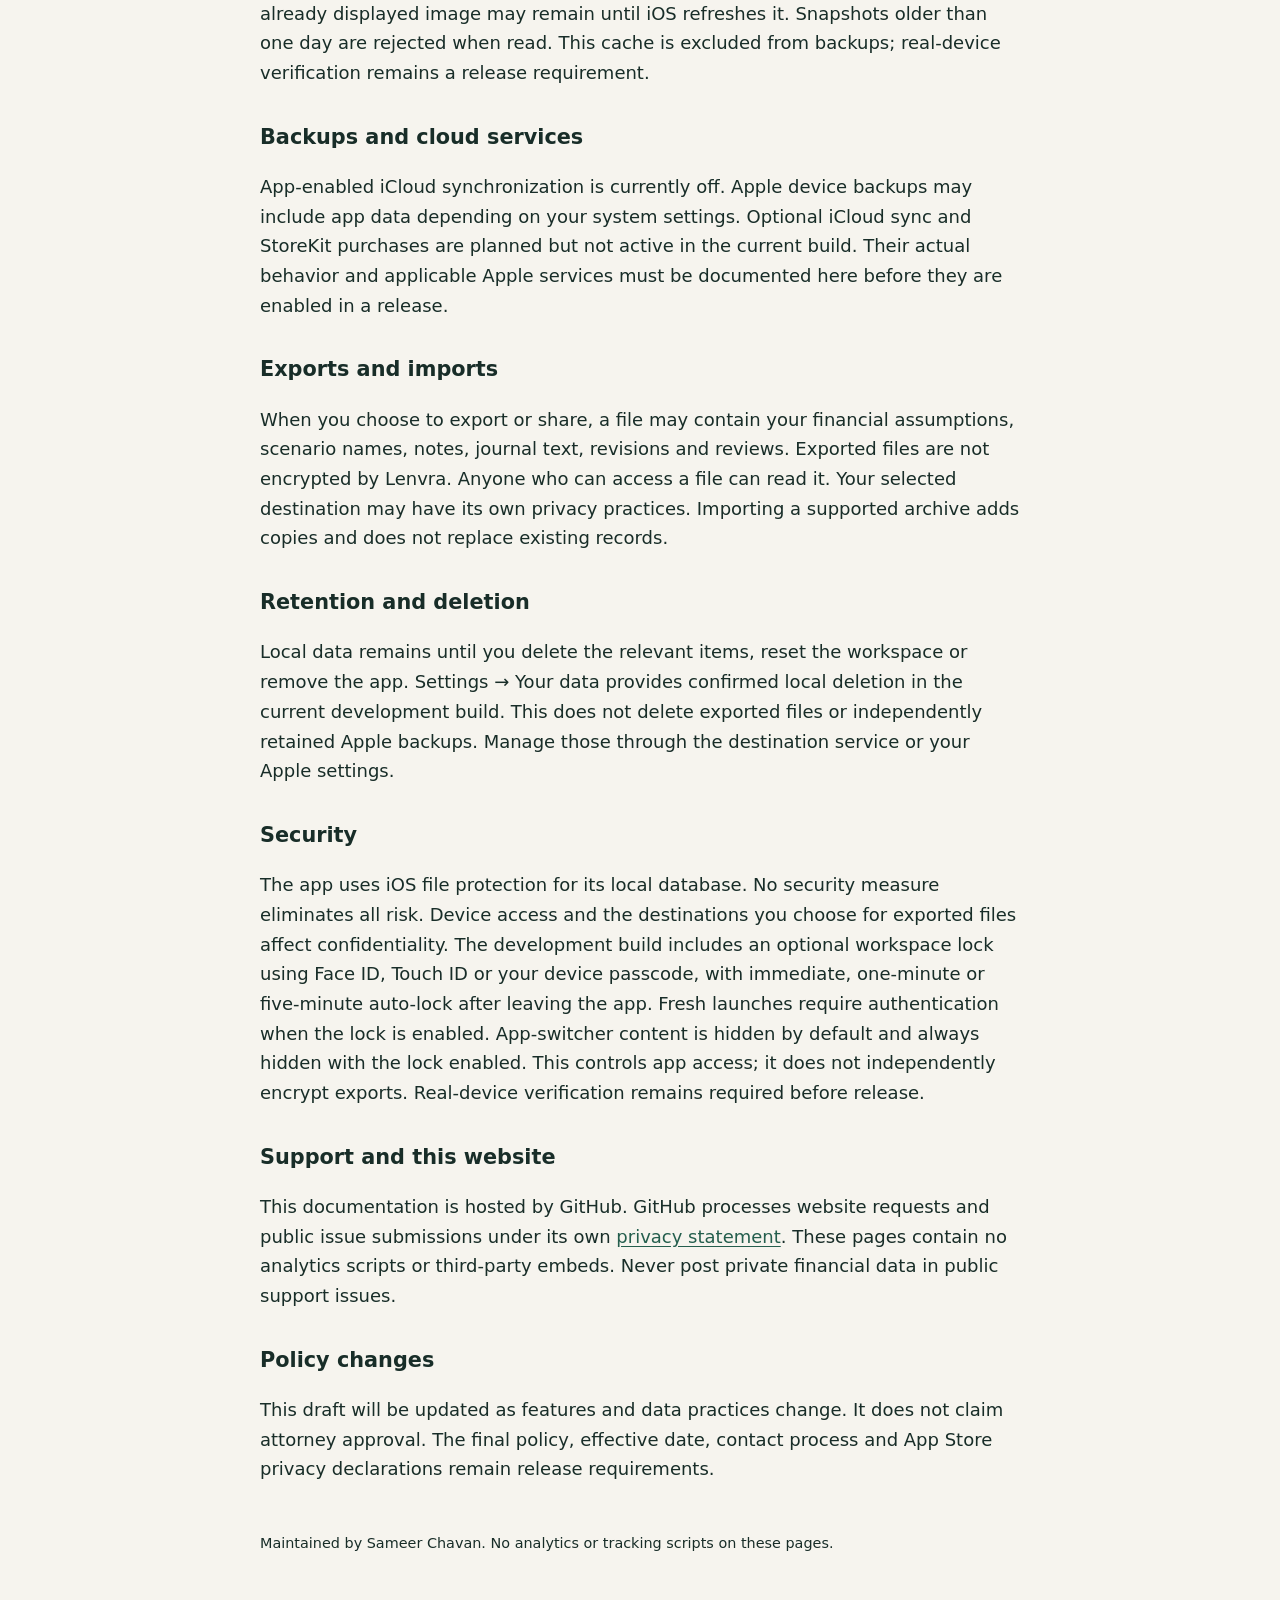
==== commit d4148809: "Document optional local reminders and widget sharing Co-Authored-By: Claude Opus 5 <noreply@anthropi" ====
--- a/docs/privacy.html
+++ b/docs/privacy.html
@@ -1 +1 @@
-<!doctype html><html lang="en"><head><meta charset="utf-8"><meta name="viewport" content="width=device-width, initial-scale=1"><title>Privacy policy — draft — Lenvra Wealth Lab</title><link rel="stylesheet" href="style.css"></head><body><main><nav aria-label="Main"><a href="index.html">Lenvra Wealth Lab</a><a href="support.html">Support</a><a href="privacy.html">Privacy</a></nav><h1>Privacy policy — draft</h1><aside><strong>Draft for review — not a release-approved policy.</strong> Last updated September 20, 2026. This describes the current development build. It must be reviewed and updated before release and before optional cloud or purchases ship.</aside><h2>Who maintains the app</h2><p>Lenvra Wealth Lab is maintained by Sameer Chavan. General support is available through the <a href="support.html">support page</a>. A private contact channel and any jurisdiction-specific rights process must be completed before this policy is finalized.</p><h2>Information on your device</h2><p>The current development app stores the scenarios, names, notes, goals, journal entries, immutable revisions, reviews, preferences and onboarding choices that you enter. Journal text and review history remain in the local database. Calculations run on your device. There is no Lenvra account, bank or brokerage connection, advertising SDK, behavioral tracking SDK or developer-operated upload service in the current build.</p><h2>Learning and search</h2><p>Educational articles are bundled with the app for offline reading. Workspace searches run on your device across saved scenarios, goals, journal history, reviews and articles. The app does not save search history or send search terms to a search service. Choosing a further-reading link opens an external source in your browser; that website follows its own privacy practices. There are no embedded websites or automatic article downloads.</p><h2>Backups and cloud services</h2><p>App-enabled iCloud synchronization is currently off. Apple device backups may include app data depending on your system settings. Optional iCloud sync and StoreKit purchases are planned but not active in the current build. Their actual behavior and applicable Apple services must be documented here before they are enabled in a release.</p><h2>Exports and imports</h2><p>When you choose to export or share, a file may contain your financial assumptions, scenario names, notes, journal text, revisions and reviews. Exported files are not encrypted by Lenvra. Anyone who can access a file can read it. Your selected destination may have its own privacy practices. Importing a supported archive adds copies and does not replace existing records.</p><h2>Retention and deletion</h2><p>Local data remains until you delete the relevant items, reset the workspace or remove the app. Settings → Your data provides confirmed local deletion in the current development build. This does not delete exported files or independently retained Apple backups. Manage those through the destination service or your Apple settings.</p><h2>Security</h2><p>The app uses iOS file protection for its local database. No security measure eliminates all risk. Device access and the destinations you choose for exported files affect confidentiality. The development build includes an optional workspace lock using Face ID, Touch ID or your device passcode, with immediate, one-minute or five-minute auto-lock after leaving the app. Fresh launches require authentication when the lock is enabled. App-switcher content is hidden by default and always hidden with the lock enabled. This controls app access; it does not independently encrypt exports. Real-device verification remains required before release.</p><h2>Support and this website</h2><p>This documentation is hosted by GitHub. GitHub processes website requests and public issue submissions under its own <a href="https://docs.github.com/en/site-policy/privacy-policies/github-general-privacy-statement">privacy statement</a>. These pages contain no analytics scripts or third-party embeds. Never post private financial data in public support issues.</p><h2>Policy changes</h2><p>This draft will be updated as features and data practices change. It does not claim attorney approval. The final policy, effective date, contact process and App Store privacy declarations remain release requirements.</p><footer>Maintained by Sameer Chavan. No analytics or tracking scripts on these pages.</footer></main></body></html>+<!doctype html><html lang="en"><head><meta charset="utf-8"><meta name="viewport" content="width=device-width, initial-scale=1"><title>Privacy policy — draft — Lenvra Wealth Lab</title><link rel="stylesheet" href="style.css"></head><body><main><nav aria-label="Main"><a href="index.html">Lenvra Wealth Lab</a><a href="support.html">Support</a><a href="privacy.html">Privacy</a></nav><h1>Privacy policy — draft</h1><aside><strong>Draft for review — not a release-approved policy.</strong> Last updated September 25, 2026. This describes the current development build. It must be reviewed and updated before release and before optional cloud or purchases ship.</aside><h2>Who maintains the app</h2><p>Lenvra Wealth Lab is maintained by Sameer Chavan. General support is available through the <a href="support.html">support page</a>. A private contact channel and any jurisdiction-specific rights process must be completed before this policy is finalized.</p><h2>Information on your device</h2><p>The current development app stores the scenarios, names, notes, goals, journal entries, immutable revisions, reviews, preferences and onboarding choices that you enter. Journal text and review history remain in the local database. Calculations run on your device. There is no Lenvra account, bank or brokerage connection, advertising SDK, behavioral tracking SDK or developer-operated upload service in the current build.</p><h2>Learning and search</h2><p>Educational articles are bundled with the app for offline reading. Workspace searches run on your device across saved scenarios, goals, journal history, reviews and articles. The app does not save search history or send search terms to a search service. Choosing a further-reading link opens an external source in your browser; that website follows its own privacy practices. There are no embedded websites or automatic article downloads.</p><h2>Optional reminders</h2><p>The development build supports opt-in local reminders for journal reviews and weekly goal check-ins. They are off by default. Enabling them requires your device notification permission. Alerts contain generic wording, not investment names, amounts or journal text. There is no remote push service or push-token collection. Settings → Notifications lets you disable them. The app reconciles its notification queue after saved-data changes and when opened; interrupted changes are reconciled at next launch. Your system notification and Focus settings control presentation and delivery.</p><h2>Optional Home Screen widgets</h2><p>Weekly educational insights use bundled content without personal data. Personal widget sharing is off by default. If enabled in Settings → Widgets, a protected local file shared only with the Lenvra widget extension contains selected goal and scenario names, their identifiers, a saved starting-progress ratio and a due-review count. It excludes journal wording and financial amounts. Privacy lock prevents personal details in new snapshots. Turning sharing off requests a refresh, but an already displayed image may remain until iOS refreshes it. Snapshots older than one day are rejected when read. This cache is excluded from backups; real-device verification remains a release requirement.</p><h2>Backups and cloud services</h2><p>App-enabled iCloud synchronization is currently off. Apple device backups may include app data depending on your system settings. Optional iCloud sync and StoreKit purchases are planned but not active in the current build. Their actual behavior and applicable Apple services must be documented here before they are enabled in a release.</p><h2>Exports and imports</h2><p>When you choose to export or share, a file may contain your financial assumptions, scenario names, notes, journal text, revisions and reviews. Exported files are not encrypted by Lenvra. Anyone who can access a file can read it. Your selected destination may have its own privacy practices. Importing a supported archive adds copies and does not replace existing records.</p><h2>Retention and deletion</h2><p>Local data remains until you delete the relevant items, reset the workspace or remove the app. Settings → Your data provides confirmed local deletion in the current development build. This does not delete exported files or independently retained Apple backups. Manage those through the destination service or your Apple settings.</p><h2>Security</h2><p>The app uses iOS file protection for its local database. No security measure eliminates all risk. Device access and the destinations you choose for exported files affect confidentiality. The development build includes an optional workspace lock using Face ID, Touch ID or your device passcode, with immediate, one-minute or five-minute auto-lock after leaving the app. Fresh launches require authentication when the lock is enabled. App-switcher content is hidden by default and always hidden with the lock enabled. This controls app access; it does not independently encrypt exports. Real-device verification remains required before release.</p><h2>Support and this website</h2><p>This documentation is hosted by GitHub. GitHub processes website requests and public issue submissions under its own <a href="https://docs.github.com/en/site-policy/privacy-policies/github-general-privacy-statement">privacy statement</a>. These pages contain no analytics scripts or third-party embeds. Never post private financial data in public support issues.</p><h2>Policy changes</h2><p>This draft will be updated as features and data practices change. It does not claim attorney approval. The final policy, effective date, contact process and App Store privacy declarations remain release requirements.</p><footer>Maintained by Sameer Chavan. No analytics or tracking scripts on these pages.</footer></main></body></html>
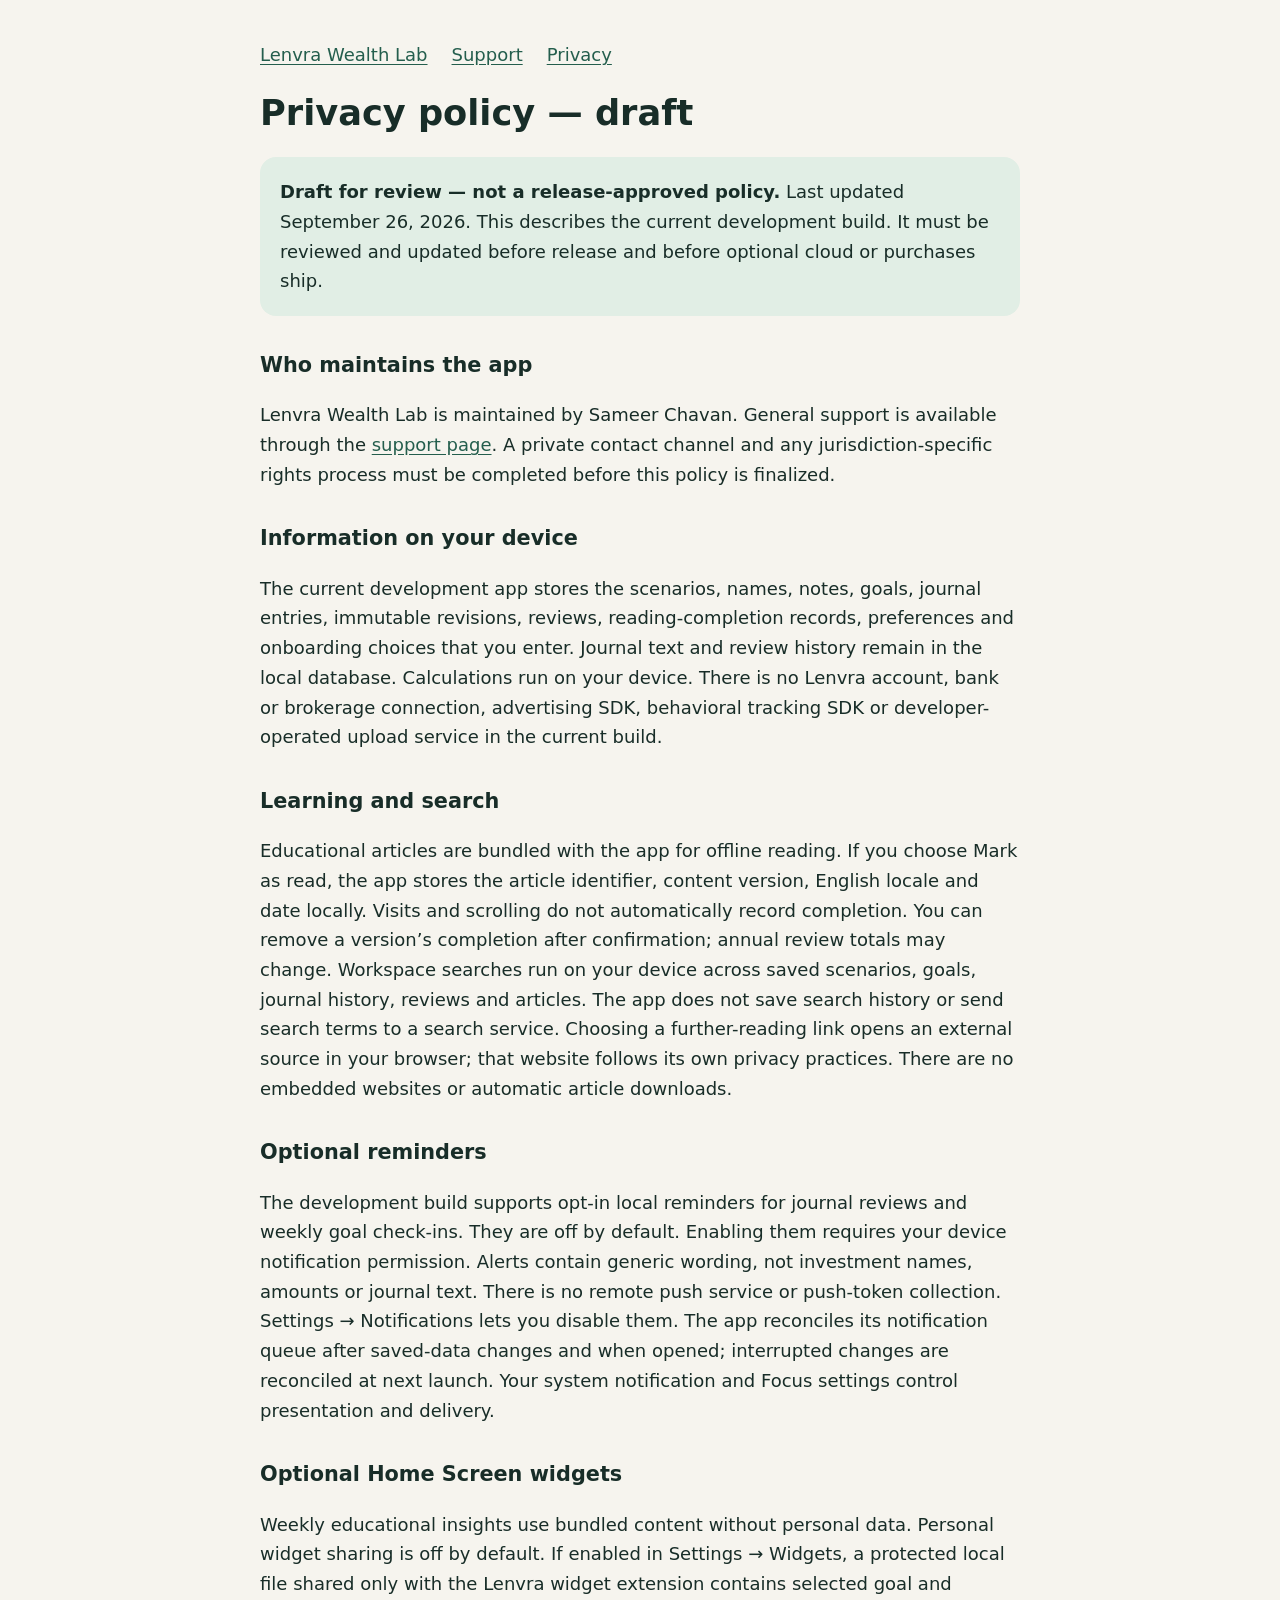
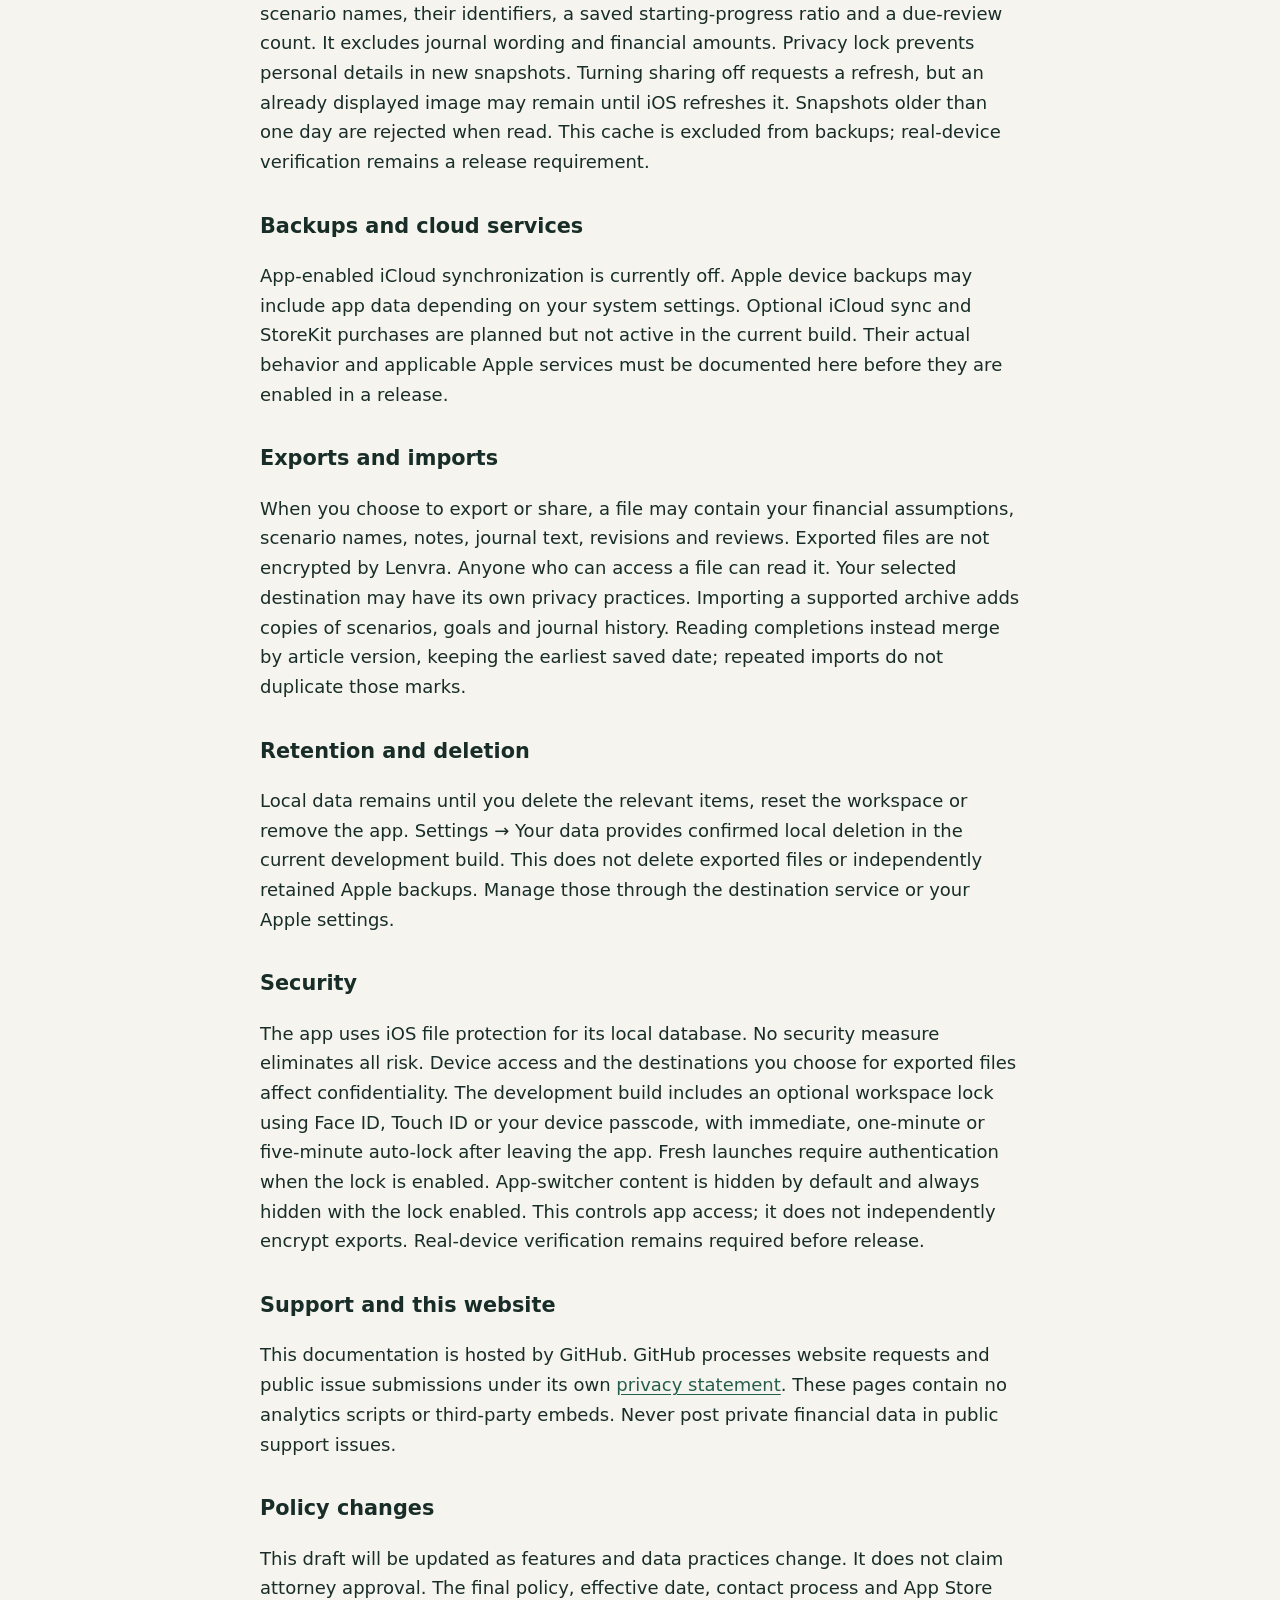
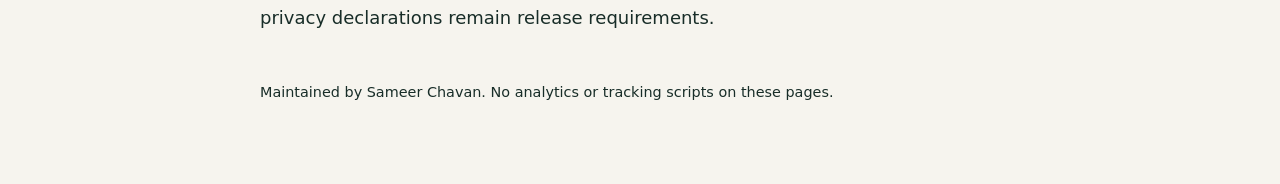
==== commit eaa99b2d: "Document local reading completion and archive merge behavior Co-Authored-By: Claude Opus 5 <noreply@" ====
--- a/docs/privacy.html
+++ b/docs/privacy.html
@@ -1 +1 @@
-<!doctype html><html lang="en"><head><meta charset="utf-8"><meta name="viewport" content="width=device-width, initial-scale=1"><title>Privacy policy — draft — Lenvra Wealth Lab</title><link rel="stylesheet" href="style.css"></head><body><main><nav aria-label="Main"><a href="index.html">Lenvra Wealth Lab</a><a href="support.html">Support</a><a href="privacy.html">Privacy</a></nav><h1>Privacy policy — draft</h1><aside><strong>Draft for review — not a release-approved policy.</strong> Last updated September 25, 2026. This describes the current development build. It must be reviewed and updated before release and before optional cloud or purchases ship.</aside><h2>Who maintains the app</h2><p>Lenvra Wealth Lab is maintained by Sameer Chavan. General support is available through the <a href="support.html">support page</a>. A private contact channel and any jurisdiction-specific rights process must be completed before this policy is finalized.</p><h2>Information on your device</h2><p>The current development app stores the scenarios, names, notes, goals, journal entries, immutable revisions, reviews, preferences and onboarding choices that you enter. Journal text and review history remain in the local database. Calculations run on your device. There is no Lenvra account, bank or brokerage connection, advertising SDK, behavioral tracking SDK or developer-operated upload service in the current build.</p><h2>Learning and search</h2><p>Educational articles are bundled with the app for offline reading. Workspace searches run on your device across saved scenarios, goals, journal history, reviews and articles. The app does not save search history or send search terms to a search service. Choosing a further-reading link opens an external source in your browser; that website follows its own privacy practices. There are no embedded websites or automatic article downloads.</p><h2>Optional reminders</h2><p>The development build supports opt-in local reminders for journal reviews and weekly goal check-ins. They are off by default. Enabling them requires your device notification permission. Alerts contain generic wording, not investment names, amounts or journal text. There is no remote push service or push-token collection. Settings → Notifications lets you disable them. The app reconciles its notification queue after saved-data changes and when opened; interrupted changes are reconciled at next launch. Your system notification and Focus settings control presentation and delivery.</p><h2>Optional Home Screen widgets</h2><p>Weekly educational insights use bundled content without personal data. Personal widget sharing is off by default. If enabled in Settings → Widgets, a protected local file shared only with the Lenvra widget extension contains selected goal and scenario names, their identifiers, a saved starting-progress ratio and a due-review count. It excludes journal wording and financial amounts. Privacy lock prevents personal details in new snapshots. Turning sharing off requests a refresh, but an already displayed image may remain until iOS refreshes it. Snapshots older than one day are rejected when read. This cache is excluded from backups; real-device verification remains a release requirement.</p><h2>Backups and cloud services</h2><p>App-enabled iCloud synchronization is currently off. Apple device backups may include app data depending on your system settings. Optional iCloud sync and StoreKit purchases are planned but not active in the current build. Their actual behavior and applicable Apple services must be documented here before they are enabled in a release.</p><h2>Exports and imports</h2><p>When you choose to export or share, a file may contain your financial assumptions, scenario names, notes, journal text, revisions and reviews. Exported files are not encrypted by Lenvra. Anyone who can access a file can read it. Your selected destination may have its own privacy practices. Importing a supported archive adds copies and does not replace existing records.</p><h2>Retention and deletion</h2><p>Local data remains until you delete the relevant items, reset the workspace or remove the app. Settings → Your data provides confirmed local deletion in the current development build. This does not delete exported files or independently retained Apple backups. Manage those through the destination service or your Apple settings.</p><h2>Security</h2><p>The app uses iOS file protection for its local database. No security measure eliminates all risk. Device access and the destinations you choose for exported files affect confidentiality. The development build includes an optional workspace lock using Face ID, Touch ID or your device passcode, with immediate, one-minute or five-minute auto-lock after leaving the app. Fresh launches require authentication when the lock is enabled. App-switcher content is hidden by default and always hidden with the lock enabled. This controls app access; it does not independently encrypt exports. Real-device verification remains required before release.</p><h2>Support and this website</h2><p>This documentation is hosted by GitHub. GitHub processes website requests and public issue submissions under its own <a href="https://docs.github.com/en/site-policy/privacy-policies/github-general-privacy-statement">privacy statement</a>. These pages contain no analytics scripts or third-party embeds. Never post private financial data in public support issues.</p><h2>Policy changes</h2><p>This draft will be updated as features and data practices change. It does not claim attorney approval. The final policy, effective date, contact process and App Store privacy declarations remain release requirements.</p><footer>Maintained by Sameer Chavan. No analytics or tracking scripts on these pages.</footer></main></body></html>+<!doctype html><html lang="en"><head><meta charset="utf-8"><meta name="viewport" content="width=device-width, initial-scale=1"><title>Privacy policy — draft — Lenvra Wealth Lab</title><link rel="stylesheet" href="style.css"></head><body><main><nav aria-label="Main"><a href="index.html">Lenvra Wealth Lab</a><a href="support.html">Support</a><a href="privacy.html">Privacy</a></nav><h1>Privacy policy — draft</h1><aside><strong>Draft for review — not a release-approved policy.</strong> Last updated September 26, 2026. This describes the current development build. It must be reviewed and updated before release and before optional cloud or purchases ship.</aside><h2>Who maintains the app</h2><p>Lenvra Wealth Lab is maintained by Sameer Chavan. General support is available through the <a href="support.html">support page</a>. A private contact channel and any jurisdiction-specific rights process must be completed before this policy is finalized.</p><h2>Information on your device</h2><p>The current development app stores the scenarios, names, notes, goals, journal entries, immutable revisions, reviews, reading-completion records, preferences and onboarding choices that you enter. Journal text and review history remain in the local database. Calculations run on your device. There is no Lenvra account, bank or brokerage connection, advertising SDK, behavioral tracking SDK or developer-operated upload service in the current build.</p><h2>Learning and search</h2><p>Educational articles are bundled with the app for offline reading. If you choose Mark as read, the app stores the article identifier, content version, English locale and date locally. Visits and scrolling do not automatically record completion. You can remove a version’s completion after confirmation; annual review totals may change. Workspace searches run on your device across saved scenarios, goals, journal history, reviews and articles. The app does not save search history or send search terms to a search service. Choosing a further-reading link opens an external source in your browser; that website follows its own privacy practices. There are no embedded websites or automatic article downloads.</p><h2>Optional reminders</h2><p>The development build supports opt-in local reminders for journal reviews and weekly goal check-ins. They are off by default. Enabling them requires your device notification permission. Alerts contain generic wording, not investment names, amounts or journal text. There is no remote push service or push-token collection. Settings → Notifications lets you disable them. The app reconciles its notification queue after saved-data changes and when opened; interrupted changes are reconciled at next launch. Your system notification and Focus settings control presentation and delivery.</p><h2>Optional Home Screen widgets</h2><p>Weekly educational insights use bundled content without personal data. Personal widget sharing is off by default. If enabled in Settings → Widgets, a protected local file shared only with the Lenvra widget extension contains selected goal and scenario names, their identifiers, a saved starting-progress ratio and a due-review count. It excludes journal wording and financial amounts. Privacy lock prevents personal details in new snapshots. Turning sharing off requests a refresh, but an already displayed image may remain until iOS refreshes it. Snapshots older than one day are rejected when read. This cache is excluded from backups; real-device verification remains a release requirement.</p><h2>Backups and cloud services</h2><p>App-enabled iCloud synchronization is currently off. Apple device backups may include app data depending on your system settings. Optional iCloud sync and StoreKit purchases are planned but not active in the current build. Their actual behavior and applicable Apple services must be documented here before they are enabled in a release.</p><h2>Exports and imports</h2><p>When you choose to export or share, a file may contain your financial assumptions, scenario names, notes, journal text, revisions and reviews. Exported files are not encrypted by Lenvra. Anyone who can access a file can read it. Your selected destination may have its own privacy practices. Importing a supported archive adds copies of scenarios, goals and journal history. Reading completions instead merge by article version, keeping the earliest saved date; repeated imports do not duplicate those marks.</p><h2>Retention and deletion</h2><p>Local data remains until you delete the relevant items, reset the workspace or remove the app. Settings → Your data provides confirmed local deletion in the current development build. This does not delete exported files or independently retained Apple backups. Manage those through the destination service or your Apple settings.</p><h2>Security</h2><p>The app uses iOS file protection for its local database. No security measure eliminates all risk. Device access and the destinations you choose for exported files affect confidentiality. The development build includes an optional workspace lock using Face ID, Touch ID or your device passcode, with immediate, one-minute or five-minute auto-lock after leaving the app. Fresh launches require authentication when the lock is enabled. App-switcher content is hidden by default and always hidden with the lock enabled. This controls app access; it does not independently encrypt exports. Real-device verification remains required before release.</p><h2>Support and this website</h2><p>This documentation is hosted by GitHub. GitHub processes website requests and public issue submissions under its own <a href="https://docs.github.com/en/site-policy/privacy-policies/github-general-privacy-statement">privacy statement</a>. These pages contain no analytics scripts or third-party embeds. Never post private financial data in public support issues.</p><h2>Policy changes</h2><p>This draft will be updated as features and data practices change. It does not claim attorney approval. The final policy, effective date, contact process and App Store privacy declarations remain release requirements.</p><footer>Maintained by Sameer Chavan. No analytics or tracking scripts on these pages.</footer></main></body></html>
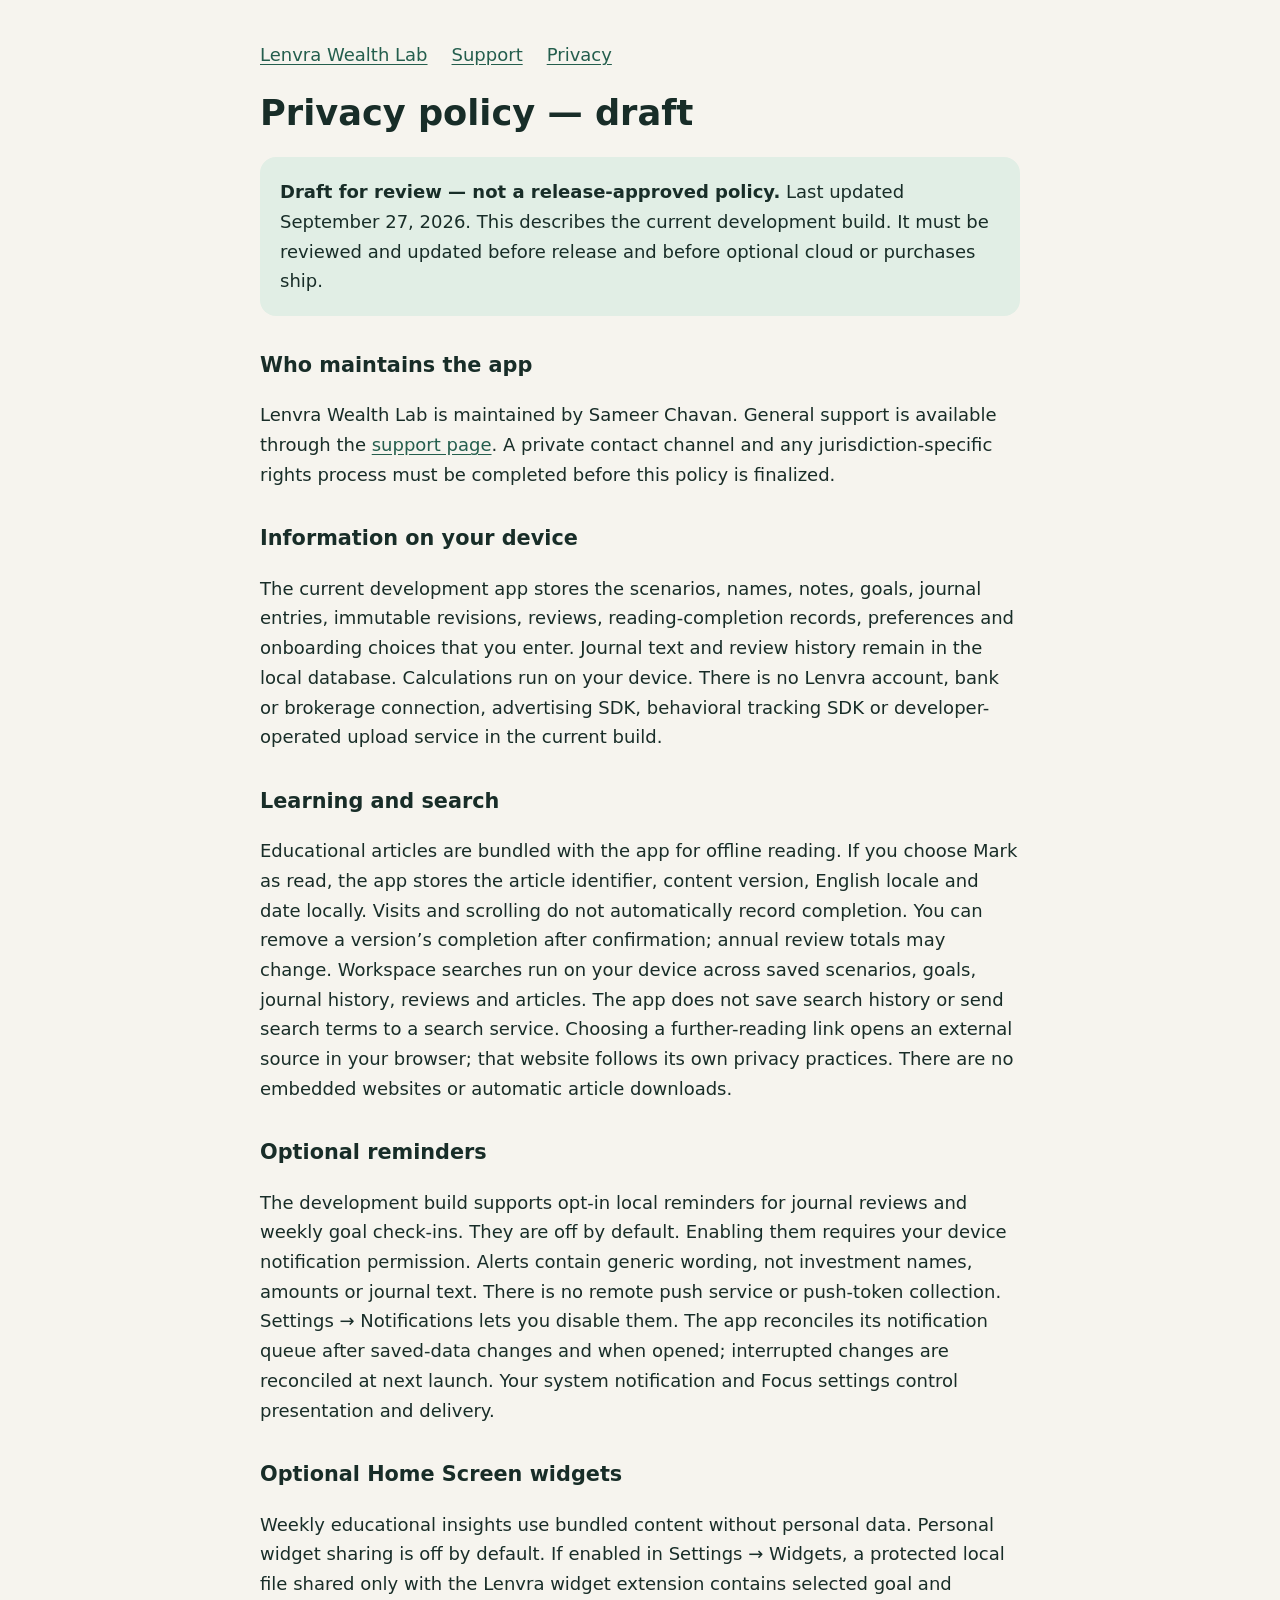
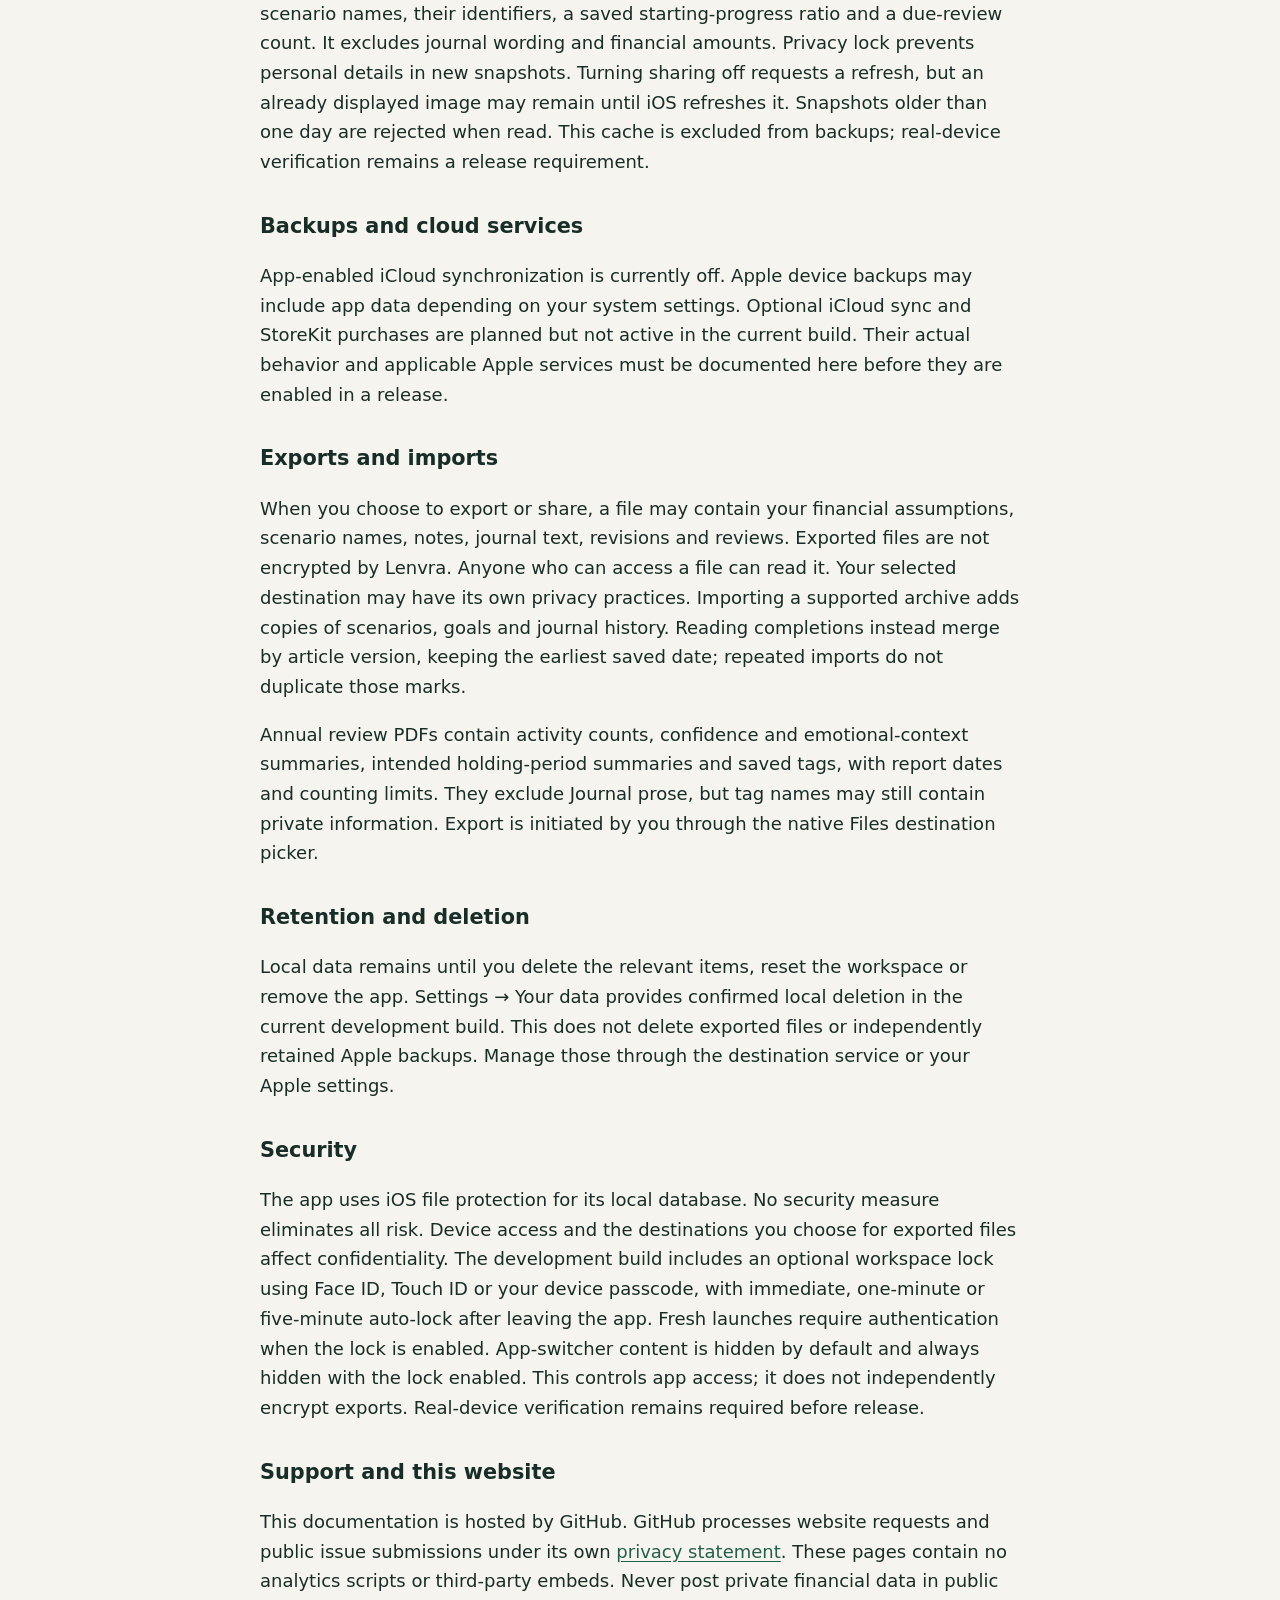
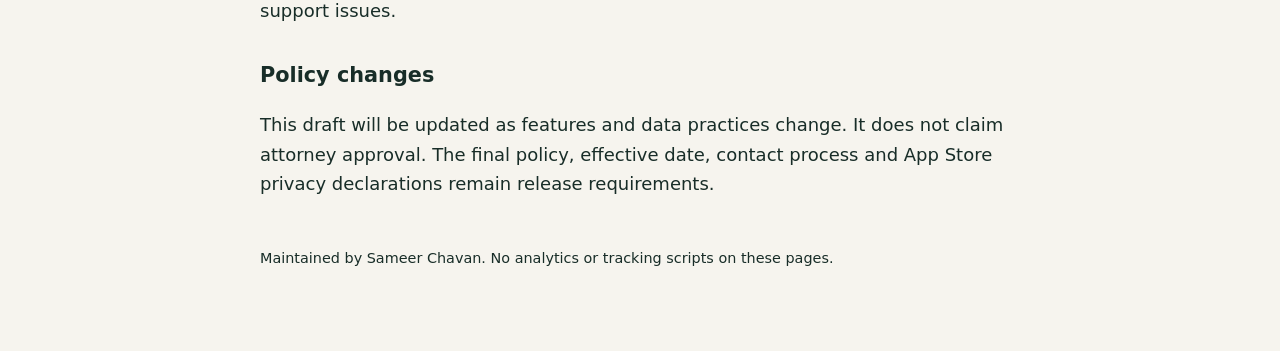
==== commit 118ac3f8: "Document annual review PDF export and private tag handling Co-Authored-By: Claude Opus 5 <noreply@an" ====
--- a/docs/privacy.html
+++ b/docs/privacy.html
@@ -1 +1 @@
-<!doctype html><html lang="en"><head><meta charset="utf-8"><meta name="viewport" content="width=device-width, initial-scale=1"><title>Privacy policy — draft — Lenvra Wealth Lab</title><link rel="stylesheet" href="style.css"></head><body><main><nav aria-label="Main"><a href="index.html">Lenvra Wealth Lab</a><a href="support.html">Support</a><a href="privacy.html">Privacy</a></nav><h1>Privacy policy — draft</h1><aside><strong>Draft for review — not a release-approved policy.</strong> Last updated September 26, 2026. This describes the current development build. It must be reviewed and updated before release and before optional cloud or purchases ship.</aside><h2>Who maintains the app</h2><p>Lenvra Wealth Lab is maintained by Sameer Chavan. General support is available through the <a href="support.html">support page</a>. A private contact channel and any jurisdiction-specific rights process must be completed before this policy is finalized.</p><h2>Information on your device</h2><p>The current development app stores the scenarios, names, notes, goals, journal entries, immutable revisions, reviews, reading-completion records, preferences and onboarding choices that you enter. Journal text and review history remain in the local database. Calculations run on your device. There is no Lenvra account, bank or brokerage connection, advertising SDK, behavioral tracking SDK or developer-operated upload service in the current build.</p><h2>Learning and search</h2><p>Educational articles are bundled with the app for offline reading. If you choose Mark as read, the app stores the article identifier, content version, English locale and date locally. Visits and scrolling do not automatically record completion. You can remove a version’s completion after confirmation; annual review totals may change. Workspace searches run on your device across saved scenarios, goals, journal history, reviews and articles. The app does not save search history or send search terms to a search service. Choosing a further-reading link opens an external source in your browser; that website follows its own privacy practices. There are no embedded websites or automatic article downloads.</p><h2>Optional reminders</h2><p>The development build supports opt-in local reminders for journal reviews and weekly goal check-ins. They are off by default. Enabling them requires your device notification permission. Alerts contain generic wording, not investment names, amounts or journal text. There is no remote push service or push-token collection. Settings → Notifications lets you disable them. The app reconciles its notification queue after saved-data changes and when opened; interrupted changes are reconciled at next launch. Your system notification and Focus settings control presentation and delivery.</p><h2>Optional Home Screen widgets</h2><p>Weekly educational insights use bundled content without personal data. Personal widget sharing is off by default. If enabled in Settings → Widgets, a protected local file shared only with the Lenvra widget extension contains selected goal and scenario names, their identifiers, a saved starting-progress ratio and a due-review count. It excludes journal wording and financial amounts. Privacy lock prevents personal details in new snapshots. Turning sharing off requests a refresh, but an already displayed image may remain until iOS refreshes it. Snapshots older than one day are rejected when read. This cache is excluded from backups; real-device verification remains a release requirement.</p><h2>Backups and cloud services</h2><p>App-enabled iCloud synchronization is currently off. Apple device backups may include app data depending on your system settings. Optional iCloud sync and StoreKit purchases are planned but not active in the current build. Their actual behavior and applicable Apple services must be documented here before they are enabled in a release.</p><h2>Exports and imports</h2><p>When you choose to export or share, a file may contain your financial assumptions, scenario names, notes, journal text, revisions and reviews. Exported files are not encrypted by Lenvra. Anyone who can access a file can read it. Your selected destination may have its own privacy practices. Importing a supported archive adds copies of scenarios, goals and journal history. Reading completions instead merge by article version, keeping the earliest saved date; repeated imports do not duplicate those marks.</p><h2>Retention and deletion</h2><p>Local data remains until you delete the relevant items, reset the workspace or remove the app. Settings → Your data provides confirmed local deletion in the current development build. This does not delete exported files or independently retained Apple backups. Manage those through the destination service or your Apple settings.</p><h2>Security</h2><p>The app uses iOS file protection for its local database. No security measure eliminates all risk. Device access and the destinations you choose for exported files affect confidentiality. The development build includes an optional workspace lock using Face ID, Touch ID or your device passcode, with immediate, one-minute or five-minute auto-lock after leaving the app. Fresh launches require authentication when the lock is enabled. App-switcher content is hidden by default and always hidden with the lock enabled. This controls app access; it does not independently encrypt exports. Real-device verification remains required before release.</p><h2>Support and this website</h2><p>This documentation is hosted by GitHub. GitHub processes website requests and public issue submissions under its own <a href="https://docs.github.com/en/site-policy/privacy-policies/github-general-privacy-statement">privacy statement</a>. These pages contain no analytics scripts or third-party embeds. Never post private financial data in public support issues.</p><h2>Policy changes</h2><p>This draft will be updated as features and data practices change. It does not claim attorney approval. The final policy, effective date, contact process and App Store privacy declarations remain release requirements.</p><footer>Maintained by Sameer Chavan. No analytics or tracking scripts on these pages.</footer></main></body></html>+<!doctype html><html lang="en"><head><meta charset="utf-8"><meta name="viewport" content="width=device-width, initial-scale=1"><title>Privacy policy — draft — Lenvra Wealth Lab</title><link rel="stylesheet" href="style.css"></head><body><main><nav aria-label="Main"><a href="index.html">Lenvra Wealth Lab</a><a href="support.html">Support</a><a href="privacy.html">Privacy</a></nav><h1>Privacy policy — draft</h1><aside><strong>Draft for review — not a release-approved policy.</strong> Last updated September 27, 2026. This describes the current development build. It must be reviewed and updated before release and before optional cloud or purchases ship.</aside><h2>Who maintains the app</h2><p>Lenvra Wealth Lab is maintained by Sameer Chavan. General support is available through the <a href="support.html">support page</a>. A private contact channel and any jurisdiction-specific rights process must be completed before this policy is finalized.</p><h2>Information on your device</h2><p>The current development app stores the scenarios, names, notes, goals, journal entries, immutable revisions, reviews, reading-completion records, preferences and onboarding choices that you enter. Journal text and review history remain in the local database. Calculations run on your device. There is no Lenvra account, bank or brokerage connection, advertising SDK, behavioral tracking SDK or developer-operated upload service in the current build.</p><h2>Learning and search</h2><p>Educational articles are bundled with the app for offline reading. If you choose Mark as read, the app stores the article identifier, content version, English locale and date locally. Visits and scrolling do not automatically record completion. You can remove a version’s completion after confirmation; annual review totals may change. Workspace searches run on your device across saved scenarios, goals, journal history, reviews and articles. The app does not save search history or send search terms to a search service. Choosing a further-reading link opens an external source in your browser; that website follows its own privacy practices. There are no embedded websites or automatic article downloads.</p><h2>Optional reminders</h2><p>The development build supports opt-in local reminders for journal reviews and weekly goal check-ins. They are off by default. Enabling them requires your device notification permission. Alerts contain generic wording, not investment names, amounts or journal text. There is no remote push service or push-token collection. Settings → Notifications lets you disable them. The app reconciles its notification queue after saved-data changes and when opened; interrupted changes are reconciled at next launch. Your system notification and Focus settings control presentation and delivery.</p><h2>Optional Home Screen widgets</h2><p>Weekly educational insights use bundled content without personal data. Personal widget sharing is off by default. If enabled in Settings → Widgets, a protected local file shared only with the Lenvra widget extension contains selected goal and scenario names, their identifiers, a saved starting-progress ratio and a due-review count. It excludes journal wording and financial amounts. Privacy lock prevents personal details in new snapshots. Turning sharing off requests a refresh, but an already displayed image may remain until iOS refreshes it. Snapshots older than one day are rejected when read. This cache is excluded from backups; real-device verification remains a release requirement.</p><h2>Backups and cloud services</h2><p>App-enabled iCloud synchronization is currently off. Apple device backups may include app data depending on your system settings. Optional iCloud sync and StoreKit purchases are planned but not active in the current build. Their actual behavior and applicable Apple services must be documented here before they are enabled in a release.</p><h2>Exports and imports</h2><p>When you choose to export or share, a file may contain your financial assumptions, scenario names, notes, journal text, revisions and reviews. Exported files are not encrypted by Lenvra. Anyone who can access a file can read it. Your selected destination may have its own privacy practices. Importing a supported archive adds copies of scenarios, goals and journal history. Reading completions instead merge by article version, keeping the earliest saved date; repeated imports do not duplicate those marks.</p><p>Annual review PDFs contain activity counts, confidence and emotional-context summaries, intended holding-period summaries and saved tags, with report dates and counting limits. They exclude Journal prose, but tag names may still contain private information. Export is initiated by you through the native Files destination picker.</p><h2>Retention and deletion</h2><p>Local data remains until you delete the relevant items, reset the workspace or remove the app. Settings → Your data provides confirmed local deletion in the current development build. This does not delete exported files or independently retained Apple backups. Manage those through the destination service or your Apple settings.</p><h2>Security</h2><p>The app uses iOS file protection for its local database. No security measure eliminates all risk. Device access and the destinations you choose for exported files affect confidentiality. The development build includes an optional workspace lock using Face ID, Touch ID or your device passcode, with immediate, one-minute or five-minute auto-lock after leaving the app. Fresh launches require authentication when the lock is enabled. App-switcher content is hidden by default and always hidden with the lock enabled. This controls app access; it does not independently encrypt exports. Real-device verification remains required before release.</p><h2>Support and this website</h2><p>This documentation is hosted by GitHub. GitHub processes website requests and public issue submissions under its own <a href="https://docs.github.com/en/site-policy/privacy-policies/github-general-privacy-statement">privacy statement</a>. These pages contain no analytics scripts or third-party embeds. Never post private financial data in public support issues.</p><h2>Policy changes</h2><p>This draft will be updated as features and data practices change. It does not claim attorney approval. The final policy, effective date, contact process and App Store privacy declarations remain release requirements.</p><footer>Maintained by Sameer Chavan. No analytics or tracking scripts on these pages.</footer></main></body></html>
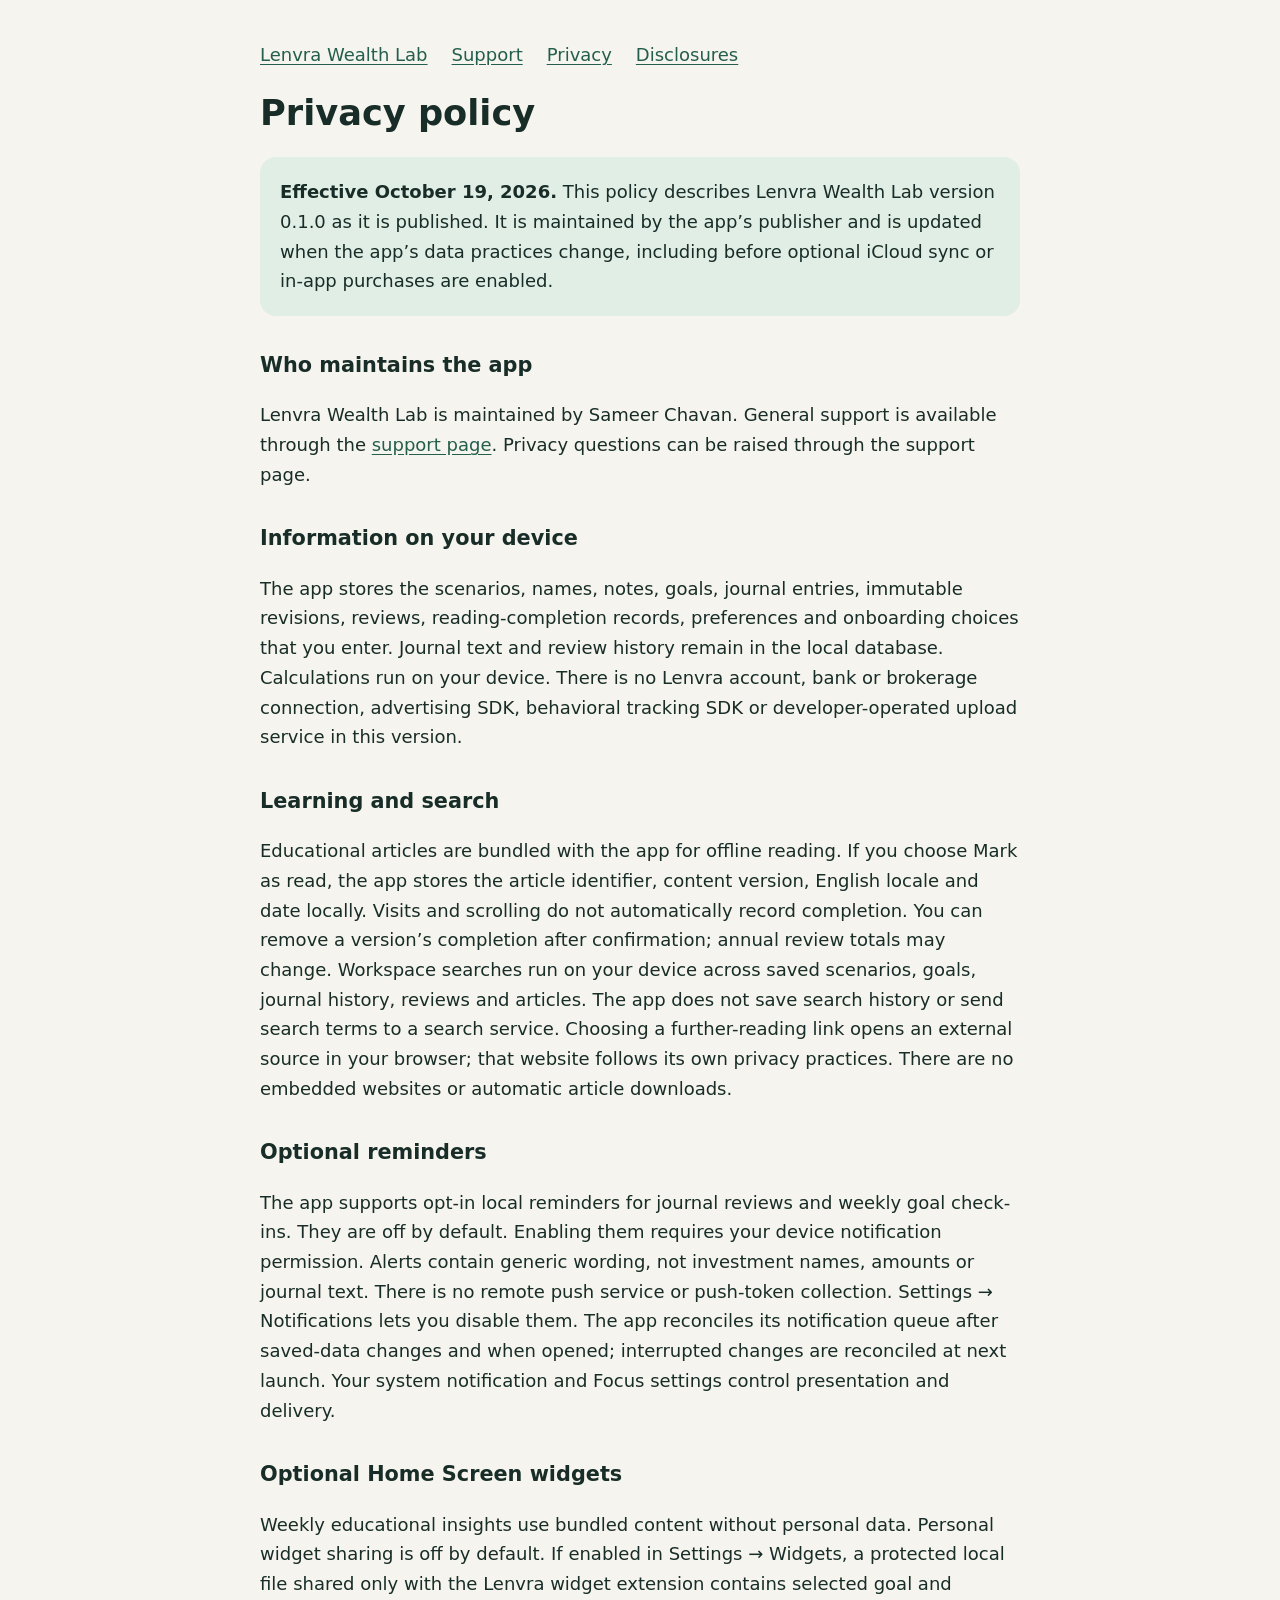
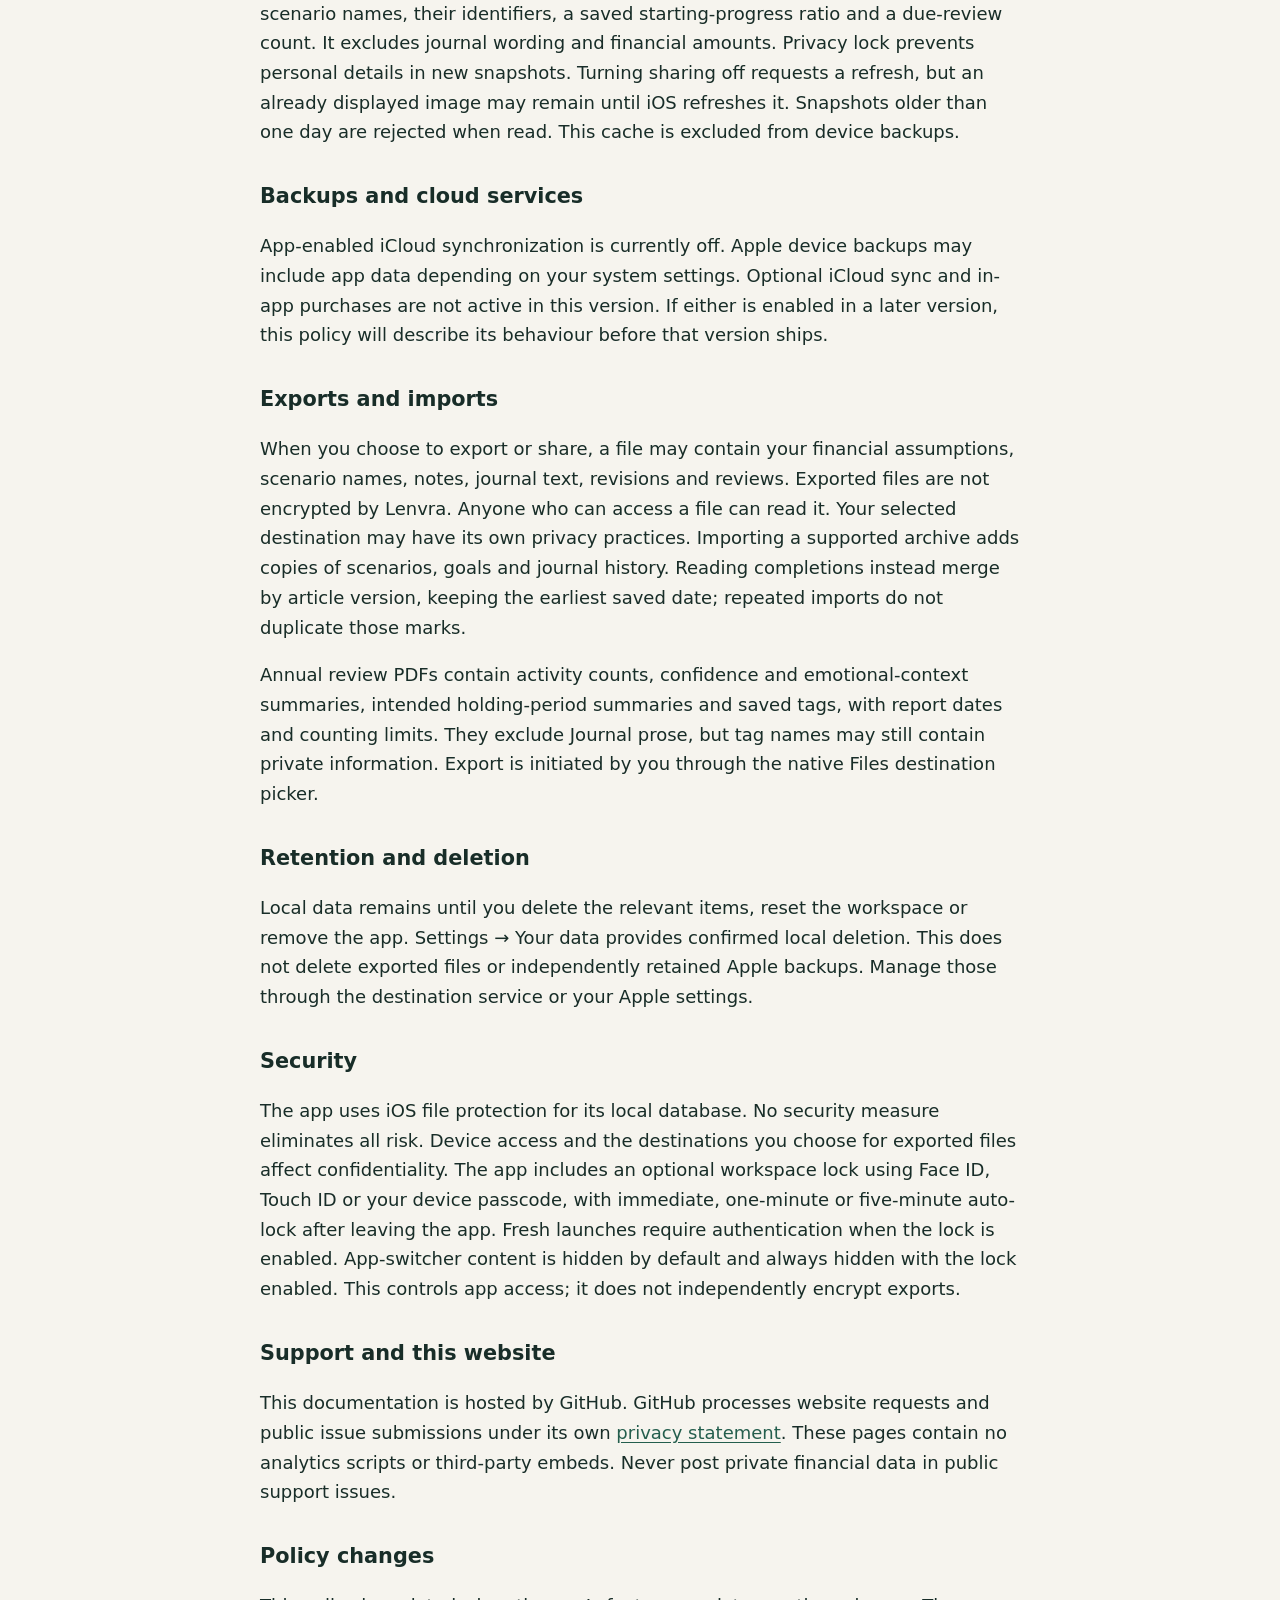
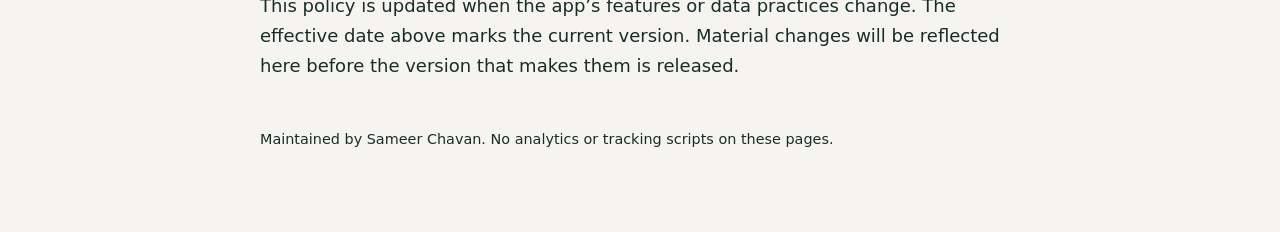
==== commit 1cb0c140: "Publish the privacy policy and add a disclosures page Both pages are now the canonical legal text th" ====
--- a/docs/privacy.html
+++ b/docs/privacy.html
@@ -1 +1 @@
-<!doctype html><html lang="en"><head><meta charset="utf-8"><meta name="viewport" content="width=device-width, initial-scale=1"><title>Privacy policy — draft — Lenvra Wealth Lab</title><link rel="stylesheet" href="style.css"></head><body><main><nav aria-label="Main"><a href="index.html">Lenvra Wealth Lab</a><a href="support.html">Support</a><a href="privacy.html">Privacy</a></nav><h1>Privacy policy — draft</h1><aside><strong>Draft for review — not a release-approved policy.</strong> Last updated September 27, 2026. This describes the current development build. It must be reviewed and updated before release and before optional cloud or purchases ship.</aside><h2>Who maintains the app</h2><p>Lenvra Wealth Lab is maintained by Sameer Chavan. General support is available through the <a href="support.html">support page</a>. A private contact channel and any jurisdiction-specific rights process must be completed before this policy is finalized.</p><h2>Information on your device</h2><p>The current development app stores the scenarios, names, notes, goals, journal entries, immutable revisions, reviews, reading-completion records, preferences and onboarding choices that you enter. Journal text and review history remain in the local database. Calculations run on your device. There is no Lenvra account, bank or brokerage connection, advertising SDK, behavioral tracking SDK or developer-operated upload service in the current build.</p><h2>Learning and search</h2><p>Educational articles are bundled with the app for offline reading. If you choose Mark as read, the app stores the article identifier, content version, English locale and date locally. Visits and scrolling do not automatically record completion. You can remove a version’s completion after confirmation; annual review totals may change. Workspace searches run on your device across saved scenarios, goals, journal history, reviews and articles. The app does not save search history or send search terms to a search service. Choosing a further-reading link opens an external source in your browser; that website follows its own privacy practices. There are no embedded websites or automatic article downloads.</p><h2>Optional reminders</h2><p>The development build supports opt-in local reminders for journal reviews and weekly goal check-ins. They are off by default. Enabling them requires your device notification permission. Alerts contain generic wording, not investment names, amounts or journal text. There is no remote push service or push-token collection. Settings → Notifications lets you disable them. The app reconciles its notification queue after saved-data changes and when opened; interrupted changes are reconciled at next launch. Your system notification and Focus settings control presentation and delivery.</p><h2>Optional Home Screen widgets</h2><p>Weekly educational insights use bundled content without personal data. Personal widget sharing is off by default. If enabled in Settings → Widgets, a protected local file shared only with the Lenvra widget extension contains selected goal and scenario names, their identifiers, a saved starting-progress ratio and a due-review count. It excludes journal wording and financial amounts. Privacy lock prevents personal details in new snapshots. Turning sharing off requests a refresh, but an already displayed image may remain until iOS refreshes it. Snapshots older than one day are rejected when read. This cache is excluded from backups; real-device verification remains a release requirement.</p><h2>Backups and cloud services</h2><p>App-enabled iCloud synchronization is currently off. Apple device backups may include app data depending on your system settings. Optional iCloud sync and StoreKit purchases are planned but not active in the current build. Their actual behavior and applicable Apple services must be documented here before they are enabled in a release.</p><h2>Exports and imports</h2><p>When you choose to export or share, a file may contain your financial assumptions, scenario names, notes, journal text, revisions and reviews. Exported files are not encrypted by Lenvra. Anyone who can access a file can read it. Your selected destination may have its own privacy practices. Importing a supported archive adds copies of scenarios, goals and journal history. Reading completions instead merge by article version, keeping the earliest saved date; repeated imports do not duplicate those marks.</p><p>Annual review PDFs contain activity counts, confidence and emotional-context summaries, intended holding-period summaries and saved tags, with report dates and counting limits. They exclude Journal prose, but tag names may still contain private information. Export is initiated by you through the native Files destination picker.</p><h2>Retention and deletion</h2><p>Local data remains until you delete the relevant items, reset the workspace or remove the app. Settings → Your data provides confirmed local deletion in the current development build. This does not delete exported files or independently retained Apple backups. Manage those through the destination service or your Apple settings.</p><h2>Security</h2><p>The app uses iOS file protection for its local database. No security measure eliminates all risk. Device access and the destinations you choose for exported files affect confidentiality. The development build includes an optional workspace lock using Face ID, Touch ID or your device passcode, with immediate, one-minute or five-minute auto-lock after leaving the app. Fresh launches require authentication when the lock is enabled. App-switcher content is hidden by default and always hidden with the lock enabled. This controls app access; it does not independently encrypt exports. Real-device verification remains required before release.</p><h2>Support and this website</h2><p>This documentation is hosted by GitHub. GitHub processes website requests and public issue submissions under its own <a href="https://docs.github.com/en/site-policy/privacy-policies/github-general-privacy-statement">privacy statement</a>. These pages contain no analytics scripts or third-party embeds. Never post private financial data in public support issues.</p><h2>Policy changes</h2><p>This draft will be updated as features and data practices change. It does not claim attorney approval. The final policy, effective date, contact process and App Store privacy declarations remain release requirements.</p><footer>Maintained by Sameer Chavan. No analytics or tracking scripts on these pages.</footer></main></body></html>+<!doctype html><html lang="en"><head><meta charset="utf-8"><meta name="viewport" content="width=device-width, initial-scale=1"><title>Privacy policy — Lenvra Wealth Lab</title><link rel="stylesheet" href="style.css"></head><body><main><nav aria-label="Main"><a href="index.html">Lenvra Wealth Lab</a><a href="support.html">Support</a><a href="privacy.html">Privacy</a><a href="disclosures.html">Disclosures</a></nav><h1>Privacy policy</h1><aside><strong>Effective October 19, 2026.</strong> This policy describes Lenvra Wealth Lab version 0.1.0 as it is published. It is maintained by the app’s publisher and is updated when the app’s data practices change, including before optional iCloud sync or in-app purchases are enabled.</aside><h2>Who maintains the app</h2><p>Lenvra Wealth Lab is maintained by Sameer Chavan. General support is available through the <a href="support.html">support page</a>. Privacy questions can be raised through the support page.</p><h2>Information on your device</h2><p>The app stores the scenarios, names, notes, goals, journal entries, immutable revisions, reviews, reading-completion records, preferences and onboarding choices that you enter. Journal text and review history remain in the local database. Calculations run on your device. There is no Lenvra account, bank or brokerage connection, advertising SDK, behavioral tracking SDK or developer-operated upload service in this version.</p><h2>Learning and search</h2><p>Educational articles are bundled with the app for offline reading. If you choose Mark as read, the app stores the article identifier, content version, English locale and date locally. Visits and scrolling do not automatically record completion. You can remove a version’s completion after confirmation; annual review totals may change. Workspace searches run on your device across saved scenarios, goals, journal history, reviews and articles. The app does not save search history or send search terms to a search service. Choosing a further-reading link opens an external source in your browser; that website follows its own privacy practices. There are no embedded websites or automatic article downloads.</p><h2>Optional reminders</h2><p>The app supports opt-in local reminders for journal reviews and weekly goal check-ins. They are off by default. Enabling them requires your device notification permission. Alerts contain generic wording, not investment names, amounts or journal text. There is no remote push service or push-token collection. Settings → Notifications lets you disable them. The app reconciles its notification queue after saved-data changes and when opened; interrupted changes are reconciled at next launch. Your system notification and Focus settings control presentation and delivery.</p><h2>Optional Home Screen widgets</h2><p>Weekly educational insights use bundled content without personal data. Personal widget sharing is off by default. If enabled in Settings → Widgets, a protected local file shared only with the Lenvra widget extension contains selected goal and scenario names, their identifiers, a saved starting-progress ratio and a due-review count. It excludes journal wording and financial amounts. Privacy lock prevents personal details in new snapshots. Turning sharing off requests a refresh, but an already displayed image may remain until iOS refreshes it. Snapshots older than one day are rejected when read. This cache is excluded from device backups.</p><h2>Backups and cloud services</h2><p>App-enabled iCloud synchronization is currently off. Apple device backups may include app data depending on your system settings. Optional iCloud sync and in-app purchases are not active in this version. If either is enabled in a later version, this policy will describe its behaviour before that version ships.</p><h2>Exports and imports</h2><p>When you choose to export or share, a file may contain your financial assumptions, scenario names, notes, journal text, revisions and reviews. Exported files are not encrypted by Lenvra. Anyone who can access a file can read it. Your selected destination may have its own privacy practices. Importing a supported archive adds copies of scenarios, goals and journal history. Reading completions instead merge by article version, keeping the earliest saved date; repeated imports do not duplicate those marks.</p><p>Annual review PDFs contain activity counts, confidence and emotional-context summaries, intended holding-period summaries and saved tags, with report dates and counting limits. They exclude Journal prose, but tag names may still contain private information. Export is initiated by you through the native Files destination picker.</p><h2>Retention and deletion</h2><p>Local data remains until you delete the relevant items, reset the workspace or remove the app. Settings → Your data provides confirmed local deletion. This does not delete exported files or independently retained Apple backups. Manage those through the destination service or your Apple settings.</p><h2>Security</h2><p>The app uses iOS file protection for its local database. No security measure eliminates all risk. Device access and the destinations you choose for exported files affect confidentiality. The app includes an optional workspace lock using Face ID, Touch ID or your device passcode, with immediate, one-minute or five-minute auto-lock after leaving the app. Fresh launches require authentication when the lock is enabled. App-switcher content is hidden by default and always hidden with the lock enabled. This controls app access; it does not independently encrypt exports.</p><h2>Support and this website</h2><p>This documentation is hosted by GitHub. GitHub processes website requests and public issue submissions under its own <a href="https://docs.github.com/en/site-policy/privacy-policies/github-general-privacy-statement">privacy statement</a>. These pages contain no analytics scripts or third-party embeds. Never post private financial data in public support issues.</p><h2>Policy changes</h2><p>This policy is updated when the app’s features or data practices change. The effective date above marks the current version. Material changes will be reflected here before the version that makes them is released.</p><footer>Maintained by Sameer Chavan. No analytics or tracking scripts on these pages.</footer></main></body></html>
